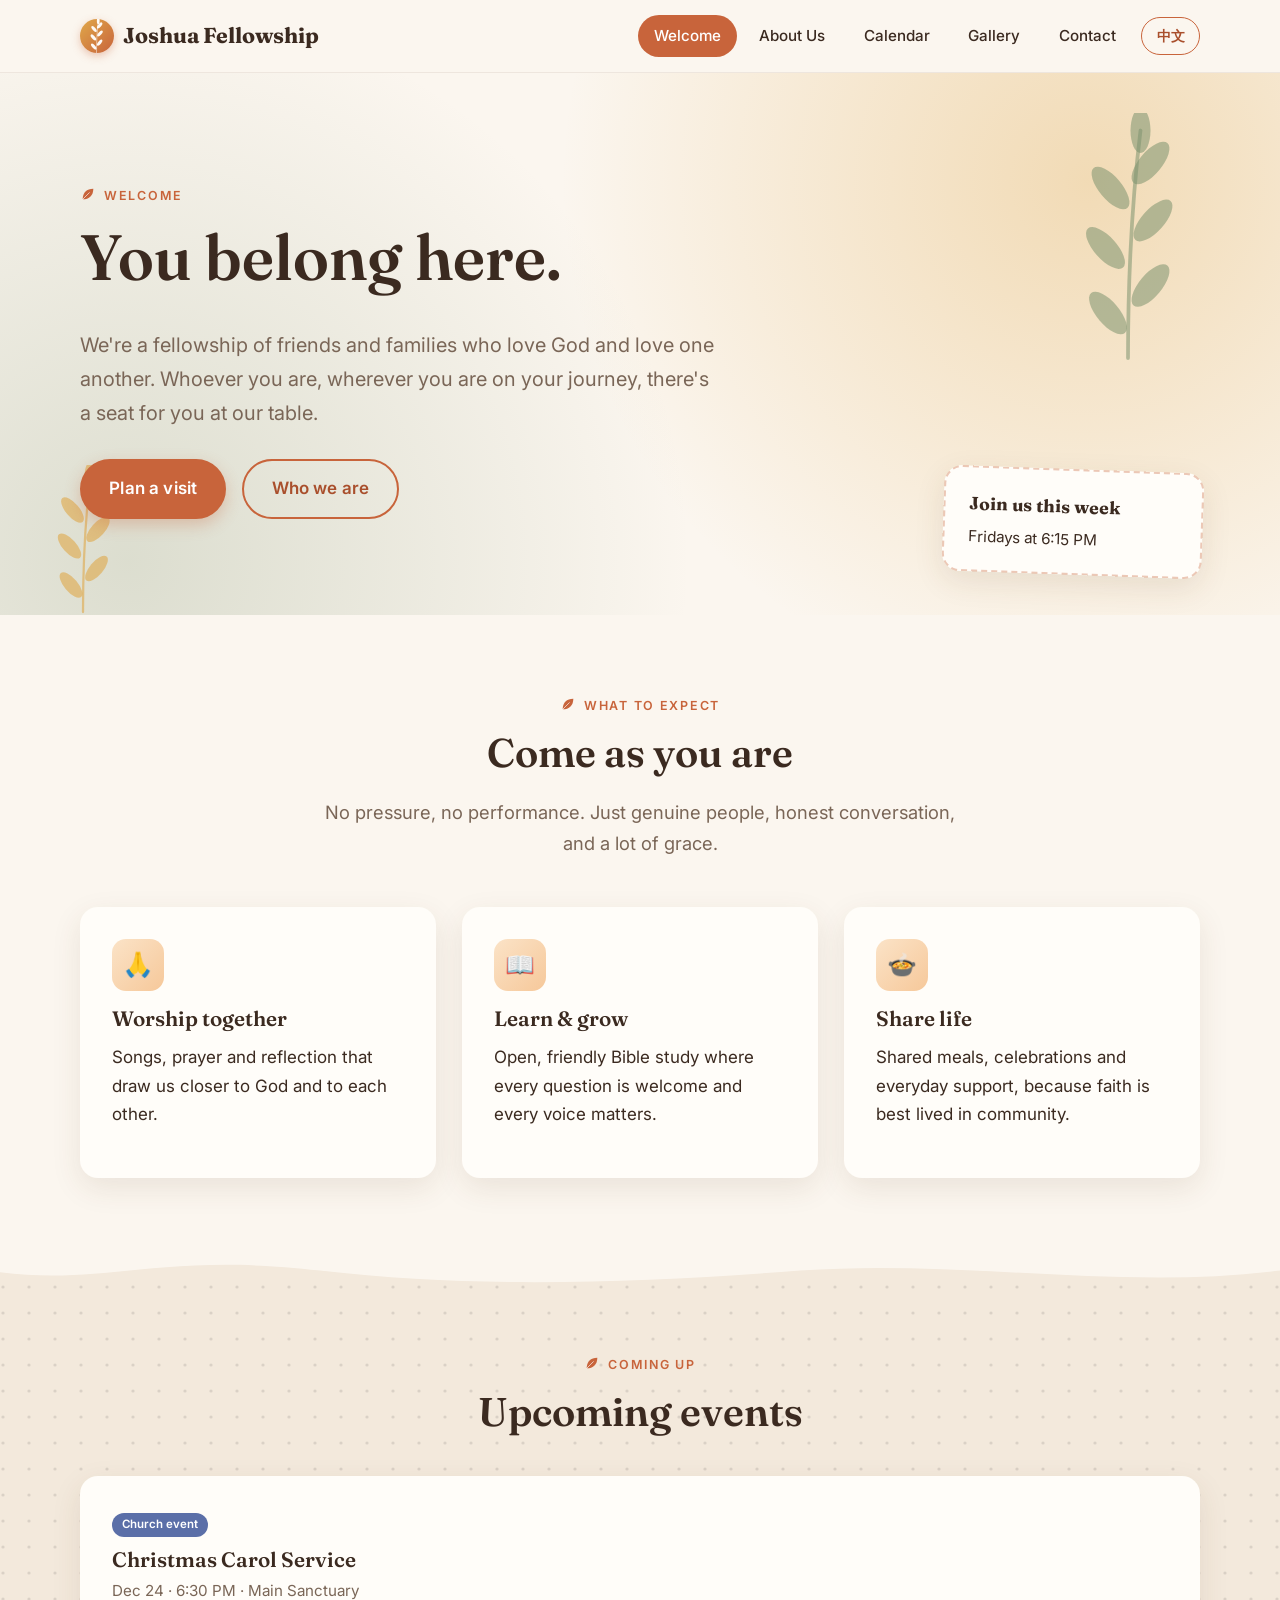
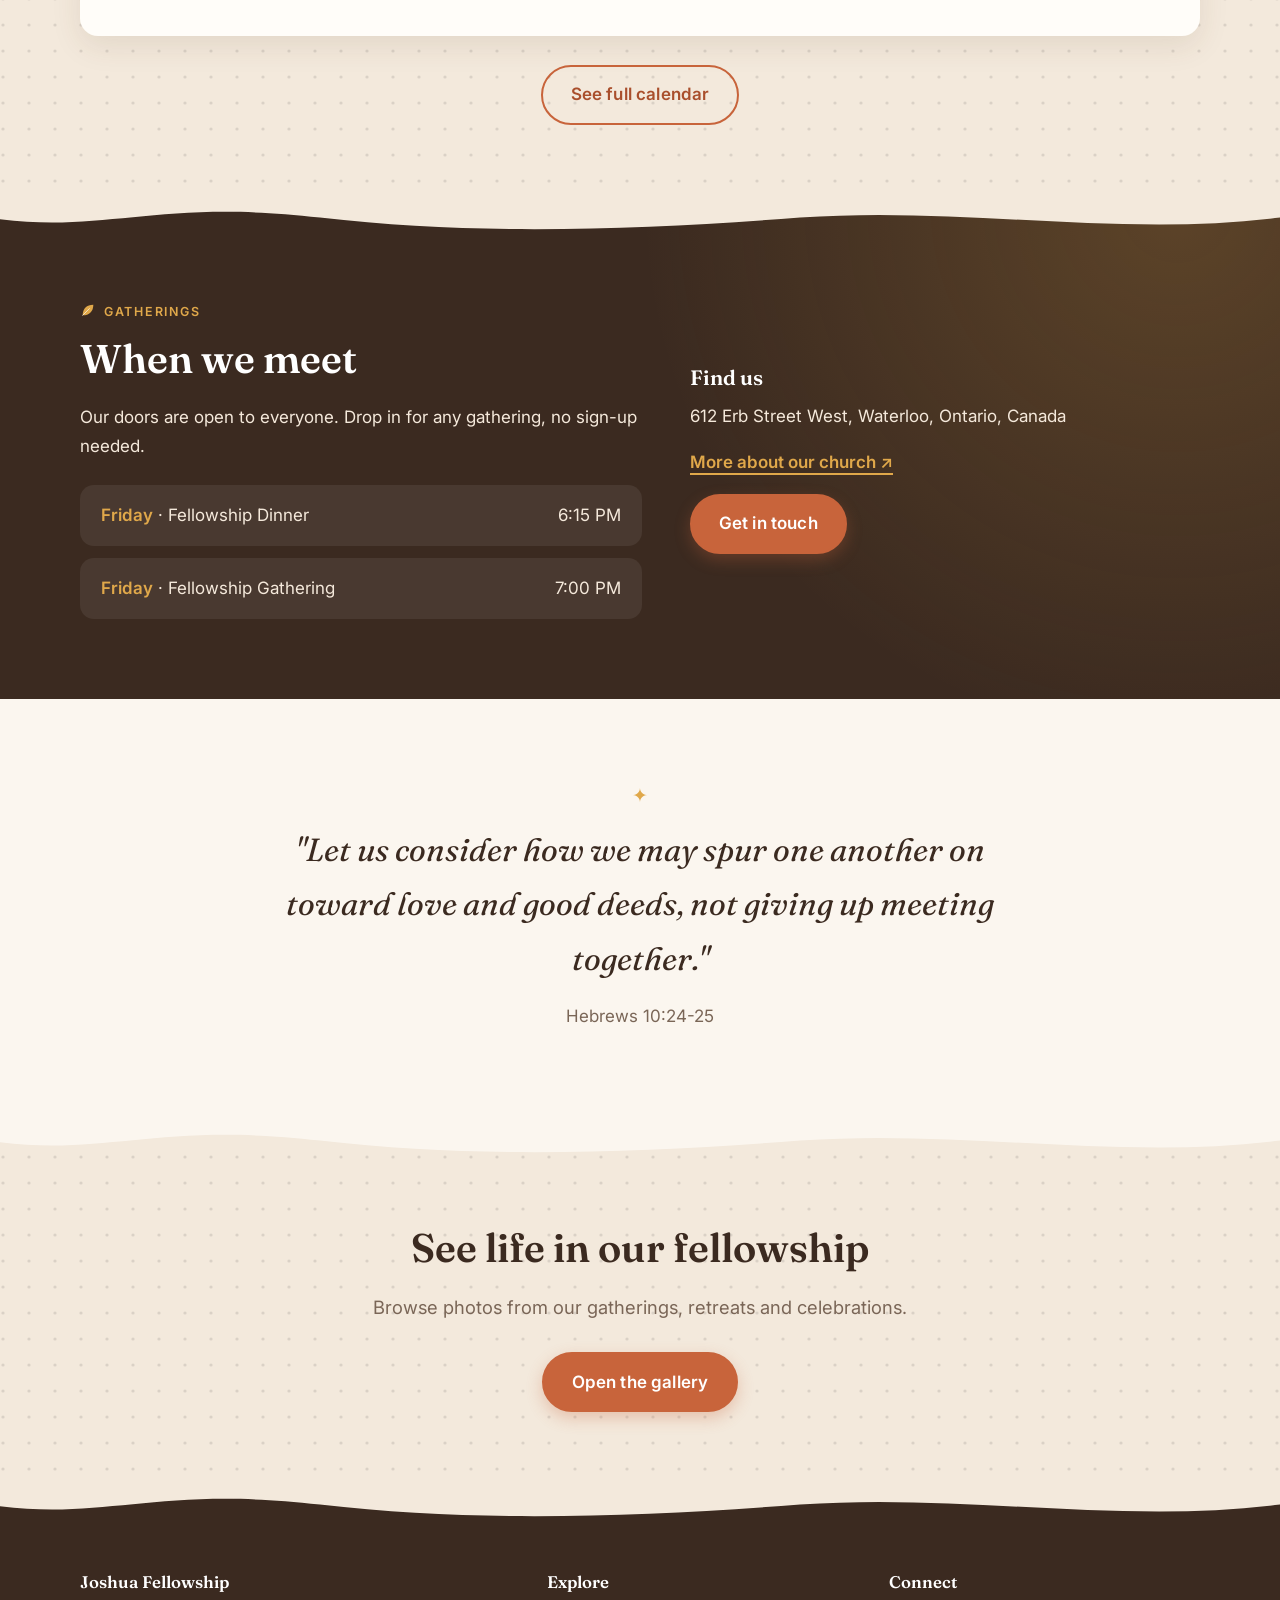
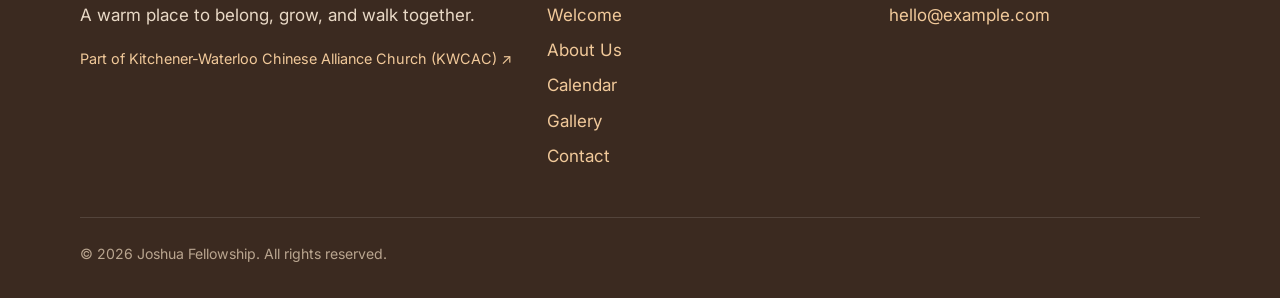
==== index.html @ 2ee65236 "Rename church link to 'More about our church'" ====
<!DOCTYPE html>
<html lang="en">
<head>
  <meta charset="UTF-8">
  <meta name="viewport" content="width=device-width, initial-scale=1">
  <title>Welcome | Joshua Fellowship</title>
  <meta name="description" content="Welcome to our fellowship - a warm community to belong, grow, and walk together.">
  <link rel="preconnect" href="https://fonts.googleapis.com">
  <link rel="preconnect" href="https://fonts.gstatic.com" crossorigin>
  <link href="https://fonts.googleapis.com/css2?family=Fraunces:ital,wght@0,600;0,700;1,500&family=Inter:wght@400;500;600&display=swap" rel="stylesheet">
  <link rel="stylesheet" href="css/styles.css">
</head>
<body data-page="home">
  <header id="site-header"></header>

  <main>
    <section class="hero">
      <div class="container">
        <span class="eyebrow">Welcome</span>
        <h1>You belong here.</h1>
        <p class="lead">We're a fellowship of friends and families who love God and love one another. Whoever you are, wherever you are on your journey, there's a seat for you at our table.</p>
        <div class="btn-row">
          <a class="btn" href="contact.html">Plan a visit</a>
          <a class="btn ghost" href="about.html">Who we are</a>
        </div>
      </div>
      <div class="hero-card">
        <strong>Join us this week</strong>
        <span data-next-meeting></span>
      </div>
    </section>

    <section class="section">
      <div class="container">
        <div class="center reveal">
          <span class="eyebrow">What to expect</span>
          <h2>Come as you are</h2>
          <p class="lead">No pressure, no performance. Just genuine people, honest conversation, and a lot of grace.</p>
        </div>
        <div class="grid cols-3" style="margin-top:3rem">
          <div class="card reveal">
            <div class="icon">🙏</div>
            <h3>Worship together</h3>
            <p>Songs, prayer and reflection that draw us closer to God and to each other.</p>
          </div>
          <div class="card reveal">
            <div class="icon">📖</div>
            <h3>Learn & grow</h3>
            <p>Open, friendly Bible study where every question is welcome and every voice matters.</p>
          </div>
          <div class="card reveal">
            <div class="icon">🍲</div>
            <h3>Share life</h3>
            <p>Shared meals, celebrations and everyday support, because faith is best lived in community.</p>
          </div>
        </div>
      </div>
    </section>

    <section class="section alt">
      <div class="container">
        <div class="center reveal">
          <span class="eyebrow">Coming up</span>
          <h2>Upcoming events</h2>
        </div>
        <div id="upcoming" class="grid cols-3" style="margin-top:2.5rem"></div>
        <div class="btn-row" style="justify-content:center">
          <a class="btn ghost" href="calendar.html">See full calendar</a>
        </div>
      </div>
    </section>

    <section class="section meet-band">
      <div class="container split">
        <div class="reveal">
          <span class="eyebrow">Gatherings</span>
          <h2>When we meet</h2>
          <p>Our doors are open to everyone. Drop in for any gathering, no sign-up needed.</p>
          <ul class="meet-list" data-meetings></ul>
        </div>
        <div class="reveal">
          <h3 style="color:#fff">Find us</h3>
          <p data-site="address"></p>
          <p><a class="ext-link" href="https://www.kwcac.ca/" target="_blank" rel="noopener">More about our church &#8599;</a></p>
          <a class="btn" href="contact.html">Get in touch</a>
        </div>
      </div>
    </section>

    <section class="section">
      <div class="container center reveal">
        <p class="quote">"Let us consider how we may spur one another on toward love and good deeds, not giving up meeting together."</p>
        <p class="quote-ref">Hebrews 10:24-25</p>
      </div>
    </section>

    <section class="section alt">
      <div class="container center reveal">
        <h2>See life in our fellowship</h2>
        <p class="lead">Browse photos from our gatherings, retreats and celebrations.</p>
        <div class="btn-row" style="justify-content:center">
          <a class="btn" href="gallery.html">Open the gallery</a>
        </div>
      </div>
    </section>
  </main>

  <footer id="site-footer"></footer>
  <script src="data/site.js"></script>
  <script src="data/zh.js"></script>
  <script src="js/i18n.js"></script>
  <script src="data/events.js"></script>
  <script src="js/main.js"></script>
  <script type="module" src="js/home.js"></script>
</body>
</html>
---- css/styles.css ----
:root {
  --cream: #fbf6ef;
  --sand: #f3e9dc;
  --ink: #3b2a20;
  --muted: #7a6657;
  --terracotta: #c8643b;
  --terracotta-dark: #a94f2c;
  --sage: #7f9470;
  --gold: #e0a84a;
  --white: #fffdf9;
  --radius: 18px;
  --shadow: 0 10px 30px rgba(92, 56, 30, 0.10);
  --serif: "Fraunces", Georgia, "Times New Roman", serif;
  --sans: "Inter", system-ui, -apple-system, "Segoe UI", Roboto, sans-serif;
}

*, *::before, *::after { box-sizing: border-box; }
html { scroll-behavior: smooth; }
body {
  margin: 0;
  font-family: var(--sans);
  color: var(--ink);
  background: var(--cream);
  line-height: 1.7;
  font-size: 17px;
  -webkit-font-smoothing: antialiased;
}
img { max-width: 100%; display: block; }
a { color: var(--terracotta-dark); }
h1, h2, h3 { font-family: var(--serif); line-height: 1.2; margin: 0 0 .5em; font-weight: 600; }
h1 { font-size: clamp(2.4rem, 6vw, 4rem); }
h2 { font-size: clamp(1.8rem, 4vw, 2.5rem); }
h3 { font-size: 1.3rem; }
p { margin: 0 0 1em; }

.container { width: min(1120px, 92%); margin-inline: auto; }
.section { padding: 5rem 0; }
.section.alt { background: var(--sand); }
.eyebrow {
  text-transform: uppercase; letter-spacing: .14em; font-size: .78rem;
  font-weight: 600; color: var(--terracotta); margin-bottom: .8rem; display: block;
}
.lead { font-size: 1.15rem; color: var(--muted); max-width: 640px; }
.center { text-align: center; }
.center .lead { margin-inline: auto; }

/* Header */
.site-header {
  position: sticky; top: 0; z-index: 50;
  background: rgba(251, 246, 239, .92); backdrop-filter: blur(10px);
  border-bottom: 1px solid rgba(92, 56, 30, .08);
}
.nav { display: flex; align-items: center; justify-content: space-between; height: 72px; }
.brand {
  font-family: var(--serif); font-size: 1.35rem; font-weight: 700;
  color: var(--ink); text-decoration: none; display: flex; align-items: center; gap: .55rem;
}
.brand-mark {
  width: 34px; height: 34px; border-radius: 50%;
  background: linear-gradient(135deg, var(--gold), var(--terracotta));
  display: inline-block;
}
.nav-links { display: flex; gap: .4rem; list-style: none; margin: 0; padding: 0; }
.nav-links a {
  display: block; padding: .5rem 1rem; border-radius: 999px;
  text-decoration: none; color: var(--ink); font-weight: 500; font-size: .95rem;
  transition: background .2s, color .2s;
}
.nav-links a:hover { background: var(--sand); }
.nav-links a[aria-current="page"] { background: var(--terracotta); color: #fff; }
.menu-btn {
  display: none; background: none; border: 0; padding: .5rem; cursor: pointer; color: var(--ink);
}
.menu-btn svg { width: 28px; height: 28px; }

/* Buttons */
.btn {
  display: inline-block; padding: .85rem 1.7rem; border-radius: 999px;
  background: var(--terracotta); color: #fff; text-decoration: none; font-weight: 600;
  border: 2px solid var(--terracotta); cursor: pointer; font: inherit; font-weight: 600;
  transition: transform .2s, background .2s, box-shadow .2s;
  box-shadow: 0 6px 16px rgba(200, 100, 59, .3);
}
.btn:hover { background: var(--terracotta-dark); border-color: var(--terracotta-dark); transform: translateY(-2px); }
.btn.ghost { background: transparent; color: var(--terracotta-dark); box-shadow: none; }
.btn.ghost:hover { background: var(--terracotta); color: #fff; }
.btn-row { display: flex; gap: 1rem; flex-wrap: wrap; margin-top: 1.8rem; }

/* Hero */
.hero {
  position: relative; overflow: hidden;
  padding: 7rem 0 6rem;
  background:
    radial-gradient(circle at 85% 20%, rgba(224, 168, 74, .35), transparent 45%),
    radial-gradient(circle at 10% 90%, rgba(127, 148, 112, .25), transparent 45%),
    var(--cream);
}
.hero h1 { max-width: 14ch; }
.hero .lead { font-size: 1.25rem; }
.hero-card {
  position: absolute; right: 6%; bottom: 2.5rem; width: 260px;
  background: var(--white); border-radius: var(--radius); padding: 1.3rem 1.5rem;
  box-shadow: var(--shadow); font-size: .95rem;
}
.hero-card strong { font-family: var(--serif); display: block; margin-bottom: .3rem; font-size: 1.1rem; }

/* Page header */
.page-hero { padding: 4.5rem 0 3rem; background: var(--sand); }
.page-hero p { margin: 0; }

/* Cards */
.grid { display: grid; gap: 1.6rem; }
.grid.cols-3 { grid-template-columns: repeat(auto-fit, minmax(260px, 1fr)); }
.grid.cols-2 { grid-template-columns: repeat(auto-fit, minmax(320px, 1fr)); }
.card {
  background: var(--white); border-radius: var(--radius); padding: 2rem;
  box-shadow: var(--shadow); transition: transform .25s;
}
.card:hover { transform: translateY(-4px); }
.icon {
  width: 52px; height: 52px; border-radius: 14px; display: grid; place-items: center;
  font-size: 1.5rem; margin-bottom: 1rem;
  background: linear-gradient(135deg, #fbe3c7, #f6c89a);
}

/* Meeting band */
.meet-band { background: var(--ink); color: #f5e9db; }
.meet-band h2 { color: #fff; }
.meet-band .eyebrow { color: var(--gold); }
.meet-list { list-style: none; padding: 0; margin: 1.5rem 0 0; display: grid; gap: .8rem; }
.meet-list li {
  display: flex; justify-content: space-between; gap: 1rem; flex-wrap: wrap;
  background: rgba(255, 255, 255, .07); border-radius: 14px; padding: 1rem 1.3rem;
}
.meet-list b { color: var(--gold); font-weight: 600; }

/* Quote */
.quote { font-family: var(--serif); font-size: clamp(1.4rem, 3vw, 2rem); font-style: italic; max-width: 760px; margin: 0 auto 1rem; }
.quote-ref { color: var(--muted); }

/* Split */
.split { display: grid; grid-template-columns: 1.1fr 1fr; gap: 3rem; align-items: center; }
.art {
  aspect-ratio: 4/3; border-radius: var(--radius); box-shadow: var(--shadow);
  background: linear-gradient(135deg, var(--gold), var(--terracotta));
  position: relative; overflow: hidden;
}
.art::after {
  content: ""; position: absolute; inset: auto -10% -30% -10%; height: 70%;
  background: rgba(255, 255, 255, .25); border-radius: 50% 50% 0 0;
}

/* People */
.person { text-align: center; }
.avatar {
  width: 96px; height: 96px; border-radius: 50%; margin: 0 auto 1rem;
  background: linear-gradient(135deg, var(--sage), #a9b995);
  color: #fff; display: grid; place-items: center; font-family: var(--serif); font-size: 2rem;
}
.person span { color: var(--muted); font-size: .92rem; }

/* Gallery */
.filters { display: flex; gap: .6rem; flex-wrap: wrap; margin-bottom: 2rem; }
.chip {
  padding: .5rem 1.1rem; border-radius: 999px; border: 1.5px solid var(--terracotta);
  background: transparent; color: var(--terracotta-dark); cursor: pointer; font: inherit; font-size: .92rem; font-weight: 500;
}
.chip.active, .chip:hover { background: var(--terracotta); color: #fff; }
.albums { display: grid; grid-template-columns: repeat(auto-fit, minmax(300px, 1fr)); gap: 1.6rem; margin-bottom: 1rem; }
.album {
  display: block; text-decoration: none; color: inherit; background: var(--white);
  border-radius: var(--radius); overflow: hidden; box-shadow: var(--shadow); transition: transform .25s;
}
.album:hover { transform: translateY(-4px); }
.album img { width: 100%; aspect-ratio: 16/10; object-fit: cover; }
.album-body { padding: 1.3rem 1.5rem 1.5rem; }
.album-body h3 { margin-bottom: .3rem; }
.album-body p { color: var(--muted); font-size: .95rem; margin-bottom: .8rem; }
.album-link { color: var(--terracotta-dark); font-weight: 600; font-size: .92rem; }
.photos { columns: 3 260px; column-gap: 1.2rem; }
.photo {
  display: block; width: 100%; margin: 0 0 1.2rem; padding: 0; border: 0; cursor: zoom-in;
  background: none; break-inside: avoid; border-radius: 14px; overflow: hidden; position: relative;
  box-shadow: var(--shadow);
}
.photo img { width: 100%; transition: transform .4s; }
.photo:hover img { transform: scale(1.04); }
.photo span {
  position: absolute; left: 0; right: 0; bottom: 0; padding: 1.5rem 1rem .8rem; color: #fff; text-align: left; font-size: .9rem;
  background: linear-gradient(transparent, rgba(0, 0, 0, .55)); opacity: 0; transition: opacity .25s;
}
.photo:hover span, .photo:focus-visible span { opacity: 1; }
.empty { color: var(--muted); }

.lightbox {
  position: fixed; inset: 0; background: rgba(30, 18, 10, .92); z-index: 100;
  display: none; align-items: center; justify-content: center; padding: 2rem; flex-direction: column;
}
.lightbox.open { display: flex; }
.lightbox img { max-height: 78vh; max-width: 92vw; border-radius: 10px; }
.lightbox p { color: #f5e9db; margin: 1rem 0 0; text-align: center; }
.lb-btn {
  position: absolute; background: rgba(255, 255, 255, .15); color: #fff; border: 0;
  width: 46px; height: 46px; border-radius: 50%; font-size: 1.5rem; cursor: pointer;
}
.lb-btn:hover { background: rgba(255, 255, 255, .3); }
.lb-close { top: 1.2rem; right: 1.2rem; }
.lb-prev { left: 1.2rem; top: 50%; }
.lb-next { right: 1.2rem; top: 50%; }

/* Contact */
.contact-grid { display: grid; grid-template-columns: 1fr 1.2fr; gap: 3rem; align-items: start; }
.info-item { display: flex; gap: 1rem; margin-bottom: 1.4rem; }
.info-item .icon { margin: 0; flex-shrink: 0; width: 46px; height: 46px; font-size: 1.2rem; }
.info-item b { display: block; }
form.card { padding: 2.2rem; }
label { display: block; font-weight: 600; font-size: .92rem; margin-bottom: .35rem; }
input, textarea {
  width: 100%; font: inherit; padding: .8rem 1rem; border-radius: 12px;
  border: 1.5px solid #e4d6c4; background: var(--cream); color: var(--ink); margin-bottom: 1.1rem;
}
input:focus, textarea:focus { outline: none; border-color: var(--terracotta); box-shadow: 0 0 0 3px rgba(200, 100, 59, .18); }
textarea { min-height: 150px; resize: vertical; }
.form-status { margin-top: 1rem; font-weight: 500; }
.form-status.ok { color: #4f7a3a; }
.form-status.err { color: #b3382b; }
.hp { position: absolute; left: -9999px; }

/* Footer */
.site-footer { background: var(--ink); color: #e9d9c6; padding: 3.5rem 0 2rem; }
.footer-grid { display: grid; grid-template-columns: 1.4fr 1fr 1fr; gap: 2rem; }
.site-footer h3 { color: #fff; font-size: 1.05rem; }
.site-footer a { color: #f1c99a; text-decoration: none; }
.site-footer a:hover { text-decoration: underline; }
.site-footer ul { list-style: none; padding: 0; margin: 0; }
.site-footer li { margin-bottom: .4rem; }
.copy { border-top: 1px solid rgba(255, 255, 255, .12); margin-top: 2.5rem; padding-top: 1.5rem; font-size: .88rem; color: #b9a58f; }

/* Fade-in */
.reveal { opacity: 0; transform: translateY(18px); transition: opacity .7s, transform .7s; }
.reveal.in { opacity: 1; transform: none; }

:focus-visible { outline: 3px solid var(--gold); outline-offset: 2px; }

@media (max-width: 860px) {
  .menu-btn { display: block; }
  .nav-links {
    position: absolute; top: 72px; left: 0; right: 0; flex-direction: column; gap: 0;
    background: var(--cream); padding: .8rem 4%; border-bottom: 1px solid rgba(92, 56, 30, .1);
    display: none; box-shadow: var(--shadow);
  }
  .nav-links.open { display: flex; }
  .split, .contact-grid, .footer-grid { grid-template-columns: 1fr; }
  .hero-card { position: static; margin-top: 2.5rem; width: auto; max-width: 340px; }
  .section { padding: 3.5rem 0; }
  .hero { padding: 4.5rem 0 3.5rem; }
}

@media (prefers-reduced-motion: reduce) {
  * { transition: none !important; scroll-behavior: auto !important; }
  .reveal { opacity: 1; transform: none; }
}

/* Meeting list on light backgrounds */
.contact-grid .meet-list li { background: var(--sand); }
.contact-grid .meet-list b { color: var(--terracotta-dark); }

/* ---------- Calendar ---------- */
.cal-layout { display: grid; grid-template-columns: minmax(0, 3fr) minmax(260px, 1fr); gap: 2rem; align-items: start; width: min(1360px, 96%); }
.cal-layout > aside { position: sticky; top: 92px; }
.cal-layout > aside .card { padding: 1.4rem; }
.cal-head { display: flex; justify-content: space-between; align-items: center; gap: 1rem; flex-wrap: wrap; margin-bottom: .6rem; }
.cal-head h2 { margin: 0; font-size: clamp(2rem, 4vw, 2.8rem); }
.cal-nav { display: flex; gap: .5rem; }
.legend { display: flex; gap: 1.2rem; flex-wrap: wrap; font-size: .85rem; color: var(--muted); margin-bottom: 1rem; }
.legend span { display: inline-flex; align-items: center; gap: .4rem; }
.dot { width: 10px; height: 10px; border-radius: 50%; display: inline-block; flex-shrink: 0; }
.dot.weekly { background: var(--sage); }
.dot.fellowship { background: var(--terracotta); }
.dot.church { background: #5b6fa8; }
.dot.other { background: var(--gold); }
.cal-weekdays, .cal-grid { display: grid; grid-template-columns: repeat(7, 1fr); gap: 6px; }
.cal-weekdays span { text-align: center; font-size: .9rem; font-weight: 600; color: var(--muted); padding-bottom: .4rem; }
.day {
  min-height: 128px; padding: .55rem; border-radius: 12px; border: 1.5px solid transparent;
  background: var(--white); text-align: left; cursor: pointer; font: inherit; color: var(--ink);
  display: flex; flex-direction: column; gap: 3px; overflow: hidden; transition: border-color .15s, transform .15s;
}
.day:hover { border-color: var(--terracotta); transform: translateY(-2px); }
.day.dim { opacity: .45; }
.day.today .num { background: var(--terracotta); color: #fff; }
.day.selected { border-color: var(--terracotta-dark); box-shadow: 0 0 0 2px rgba(200, 100, 59, .2); }
.day .num { font-size: 1rem; font-weight: 600; width: 30px; height: 30px; border-radius: 50%; display: grid; place-items: center; }
.ev { font-size: .8rem; line-height: 1.3; padding: 3px 8px; border-radius: 7px; color: #fff; white-space: nowrap; overflow: hidden; text-overflow: ellipsis; }
.ev.weekly { background: var(--sage); }
.ev.fellowship { background: var(--terracotta); }
.ev.church { background: #5b6fa8; }
.ev.other { background: var(--gold); color: var(--ink); }
.more { font-size: .78rem; color: var(--muted); }
.day-panel h3 { margin-bottom: 1rem; }
.ev-card { border-left: 4px solid var(--sage); padding: .2rem 0 .2rem 1rem; margin-bottom: 1.2rem; }
.ev-card.fellowship { border-color: var(--terracotta); }
.ev-card.church { border-color: #5b6fa8; }
.ev-card.other { border-color: var(--gold); }
.ev-card h4 { margin: .2rem 0; font-family: var(--serif); font-size: 1.1rem; }
.ev-card p { margin: 0 0 .3rem; font-size: .93rem; }
.ev-meta { color: var(--muted); }
.tag { display: inline-block; font-size: .72rem; font-weight: 600; padding: 2px 10px; border-radius: 999px; color: #fff; background: var(--sage); }
.tag.fellowship { background: var(--terracotta); }
.tag.church { background: #5b6fa8; }
.tag.other { background: var(--gold); color: var(--ink); }
.ev-actions { display: flex; gap: 1rem; margin-top: .3rem; }
.link-btn { background: none; border: 0; padding: 0; font: inherit; font-size: .88rem; font-weight: 600; color: var(--terracotta-dark); cursor: pointer; }
.link-btn.danger { color: #b3382b; }
.upcoming { display: grid; gap: .7rem; margin-top: 1rem; }
.up-row {
  display: flex; align-items: center; gap: 1rem; background: var(--white); border: 0; border-radius: 14px;
  padding: .8rem 1rem; cursor: pointer; text-align: left; font: inherit; color: var(--ink); box-shadow: var(--shadow);
}
.up-date { display: grid; text-align: center; font-size: .75rem; text-transform: uppercase; color: var(--muted); min-width: 42px; }
.up-date b { font-family: var(--serif); font-size: 1.4rem; color: var(--ink); line-height: 1; }
.up-info { flex: 1; display: grid; }
.up-info small { color: var(--muted); }
.up-card { text-decoration: none; color: inherit; display: block; }
.up-card h3 { margin: .7rem 0 .3rem; }
.up-card p { color: var(--muted); margin: 0; font-size: .95rem; }
.day-panel .btn { margin-top: .5rem; }

/* ---------- Admin ---------- */
.admin-bar {
  background: var(--ink); color: #f5e9db; font-size: .88rem; padding: .5rem 1rem;
  display: flex; gap: 1rem; justify-content: center; align-items: center; flex-wrap: wrap;
}
.admin-bar.denied { background: #8a3a2c; }
.admin-bar button { background: rgba(255, 255, 255, .15); color: #fff; border: 0; border-radius: 999px; padding: .2rem .9rem; cursor: pointer; font: inherit; }
.admin-tools { display: flex; gap: 1rem; flex-wrap: wrap; padding: 1.5rem 0 0; }
.admin-tools[hidden], [hidden] { display: none !important; }
.album-wrap, .photo-wrap { position: relative; }
.photo-wrap { margin: 0 0 1.2rem; break-inside: avoid; }
.photo-wrap .photo { margin: 0; }
.del-btn {
  position: absolute; top: 10px; right: 10px; width: 32px; height: 32px; border-radius: 50%; border: 0;
  background: rgba(179, 56, 43, .92); color: #fff; font-size: 1.2rem; line-height: 1; cursor: pointer; z-index: 2;
}
.modal { border: 0; border-radius: var(--radius); padding: 2rem; width: min(480px, 92vw); background: var(--white); color: var(--ink); box-shadow: 0 20px 60px rgba(0, 0, 0, .35); }
.modal::backdrop { background: rgba(30, 18, 10, .55); }
.modal h3 { margin-bottom: 1.2rem; }
.modal select { width: 100%; font: inherit; padding: .8rem 1rem; border-radius: 12px; border: 1.5px solid #e4d6c4; background: var(--cream); margin-bottom: 1.1rem; }
.modal-actions { display: flex; justify-content: flex-end; gap: .8rem; margin-top: .5rem; }
#toasts { position: fixed; bottom: 1.2rem; left: 50%; transform: translateX(-50%); z-index: 200; display: grid; gap: .5rem; }
.toast { background: var(--ink); color: #fff; padding: .7rem 1.3rem; border-radius: 999px; box-shadow: var(--shadow); font-size: .92rem; }
.toast.err { background: #b3382b; }

@media (max-width: 860px) {
  .cal-layout { grid-template-columns: 1fr; width: min(1120px, 92%); }
  .cal-layout > aside { position: static; }
  .day { min-height: 62px; padding: .3rem; }
  .ev { font-size: 0; padding: 0; height: 6px; width: 6px; border-radius: 50%; display: inline-block; }
  .day { flex-direction: row; flex-wrap: wrap; align-content: flex-start; }
  .day .num { flex-basis: 100%; }
  .more { display: none; }
}

/* ---------- Language toggle & Chinese typography ---------- */
.nav-right { display: flex; align-items: center; gap: .6rem; }
.lang-btn {
  padding: .35rem .9rem; border-radius: 999px; border: 1.5px solid var(--terracotta);
  background: transparent; color: var(--terracotta-dark); font: inherit; font-size: .88rem; font-weight: 600; cursor: pointer;
}
.lang-btn:hover { background: var(--terracotta); color: #fff; }
html[lang^="zh"] {
  --serif: "Fraunces", "Songti SC", "Noto Serif SC", "Source Han Serif SC", "SimSun", serif;
  --sans: "Inter", "PingFang SC", "Hiragino Sans GB", "Microsoft YaHei", "Noto Sans SC", sans-serif;
}
html[lang^="zh"] body { line-height: 1.85; letter-spacing: .02em; }
html[lang^="zh"] .eyebrow { letter-spacing: .1em; }
html[lang^="zh"] h1, html[lang^="zh"] h2, html[lang^="zh"] h3 { line-height: 1.35; letter-spacing: .01em; }

.site-footer .affil { font-size: .9rem; color: #f1c99a; }

/* ---------- Decoration (soft, light touch) ---------- */
:root {
  --wave: url("data:image/svg+xml,%3Csvg xmlns='http://www.w3.org/2000/svg' viewBox='0 0 1200 40' preserveAspectRatio='none'%3E%3Cpath d='M0 0H1200V16C1050 40 900 2 750 16S450 38 300 16 100 34 0 18Z'/%3E%3C/svg%3E");
  --sprig-sage: url("data:image/svg+xml,%3Csvg xmlns='http://www.w3.org/2000/svg' viewBox='0 0 120 200'%3E%3Cpath d='M60 196C60 140 62 80 70 14' fill='none' stroke='%237f9470' stroke-opacity='0.55' stroke-width='3' stroke-linecap='round'/%3E%3Cellipse cx='44' cy='160' rx='9' ry='21' fill='%237f9470' fill-opacity='0.55' transform='rotate(-40 44 160)'/%3E%3Cellipse cx='78' cy='138' rx='9' ry='21' fill='%237f9470' fill-opacity='0.55' transform='rotate(40 78 138)'/%3E%3Cellipse cx='42' cy='108' rx='9' ry='21' fill='%237f9470' fill-opacity='0.55' transform='rotate(-42 42 108)'/%3E%3Cellipse cx='80' cy='86' rx='9' ry='21' fill='%237f9470' fill-opacity='0.55' transform='rotate(42 80 86)'/%3E%3Cellipse cx='46' cy='60' rx='9' ry='21' fill='%237f9470' fill-opacity='0.55' transform='rotate(-40 46 60)'/%3E%3Cellipse cx='78' cy='40' rx='9' ry='21' fill='%237f9470' fill-opacity='0.55' transform='rotate(40 78 40)'/%3E%3Cellipse cx='70' cy='14' rx='8' ry='18' fill='%237f9470' fill-opacity='0.55'/%3E%3C/svg%3E");
  --sprig-gold: url("data:image/svg+xml,%3Csvg xmlns='http://www.w3.org/2000/svg' viewBox='0 0 120 200'%3E%3Cpath d='M60 196C60 140 62 80 70 14' fill='none' stroke='%23e0a84a' stroke-opacity='0.6' stroke-width='3' stroke-linecap='round'/%3E%3Cellipse cx='44' cy='160' rx='9' ry='21' fill='%23e0a84a' fill-opacity='0.6' transform='rotate(-40 44 160)'/%3E%3Cellipse cx='78' cy='138' rx='9' ry='21' fill='%23e0a84a' fill-opacity='0.6' transform='rotate(40 78 138)'/%3E%3Cellipse cx='42' cy='108' rx='9' ry='21' fill='%23e0a84a' fill-opacity='0.6' transform='rotate(-42 42 108)'/%3E%3Cellipse cx='80' cy='86' rx='9' ry='21' fill='%23e0a84a' fill-opacity='0.6' transform='rotate(42 80 86)'/%3E%3Cellipse cx='46' cy='60' rx='9' ry='21' fill='%23e0a84a' fill-opacity='0.6' transform='rotate(-40 46 60)'/%3E%3Cellipse cx='78' cy='40' rx='9' ry='21' fill='%23e0a84a' fill-opacity='0.6' transform='rotate(40 78 40)'/%3E%3Cellipse cx='70' cy='14' rx='8' ry='18' fill='%23e0a84a' fill-opacity='0.6'/%3E%3C/svg%3E");
  --sprig-white: url("data:image/svg+xml,%3Csvg xmlns='http://www.w3.org/2000/svg' viewBox='0 0 120 200'%3E%3Cpath d='M60 196C60 140 62 80 70 14' fill='none' stroke='%23ffffff' stroke-opacity='0.95' stroke-width='3' stroke-linecap='round'/%3E%3Cellipse cx='44' cy='160' rx='9' ry='21' fill='%23ffffff' fill-opacity='0.95' transform='rotate(-40 44 160)'/%3E%3Cellipse cx='78' cy='138' rx='9' ry='21' fill='%23ffffff' fill-opacity='0.95' transform='rotate(40 78 138)'/%3E%3Cellipse cx='42' cy='108' rx='9' ry='21' fill='%23ffffff' fill-opacity='0.95' transform='rotate(-42 42 108)'/%3E%3Cellipse cx='80' cy='86' rx='9' ry='21' fill='%23ffffff' fill-opacity='0.95' transform='rotate(42 80 86)'/%3E%3Cellipse cx='46' cy='60' rx='9' ry='21' fill='%23ffffff' fill-opacity='0.95' transform='rotate(-40 46 60)'/%3E%3Cellipse cx='78' cy='40' rx='9' ry='21' fill='%23ffffff' fill-opacity='0.95' transform='rotate(40 78 40)'/%3E%3Cellipse cx='70' cy='14' rx='8' ry='18' fill='%23ffffff' fill-opacity='0.95'/%3E%3C/svg%3E");
}
@keyframes sway { 0%, 100% { transform: rotate(-3deg); } 50% { transform: rotate(3deg); } }

/* wavy edges between sections */
.section.alt, .meet-band, .site-footer { position: relative; --prev: var(--cream); }
.meet-band { --prev: var(--sand); }
body[data-page="home"] .site-footer { --prev: var(--sand); }
.section.alt::before, .meet-band::before, .site-footer::before {
  content: ""; position: absolute; top: -1px; left: 0; right: 0; height: 34px; background: var(--prev);
  -webkit-mask: var(--wave) center / 100% 100% no-repeat; mask: var(--wave) center / 100% 100% no-repeat;
  pointer-events: none;
}
.section.alt { background-image: url("data:image/svg+xml,%3Csvg xmlns='http://www.w3.org/2000/svg' width='26' height='26'%3E%3Ccircle cx='3' cy='3' r='1.6' fill='%2523c8643b' fill-opacity='.10'/%3E%3C/svg%3E"); background-color: var(--sand); }
.section.alt, .meet-band, .site-footer { padding-top: 6rem; }
.site-footer { padding-top: 5rem; }
.meet-band {
  background: radial-gradient(circle at 92% 0%, rgba(224, 168, 74, .2), transparent 42%), var(--ink);
}

/* sprigs in heroes */
.hero .container, .page-hero .container { position: relative; z-index: 1; }
.hero::before, .hero::after, .page-hero::after {
  content: ""; position: absolute; background-repeat: no-repeat; background-size: contain; pointer-events: none;
  transform-origin: 50% 100%; animation: sway 9s ease-in-out infinite;
}
.hero::after { right: 6%; top: 2.5rem; width: 150px; height: 250px; background-image: var(--sprig-sage); }
.hero::before { left: 3%; bottom: 0; width: 90px; height: 150px; background-image: var(--sprig-gold); animation-delay: -4s; }
.page-hero { position: relative; overflow: hidden; padding-bottom: 4rem; }
.page-hero::after { right: 5%; bottom: -10px; width: 100px; height: 168px; background-image: var(--sprig-sage); }
.page-hero::before {
  content: ""; position: absolute; left: 0; right: 0; bottom: -1px; height: 34px; background: var(--cream);
  -webkit-mask: var(--wave) center / 100% 100% no-repeat; mask: var(--wave) center / 100% 100% no-repeat;
  transform: scaleY(-1); pointer-events: none; z-index: 2;
}

/* small leaf before section labels */
.eyebrow::before {
  content: ""; display: inline-block; width: 16px; height: 16px; margin-right: .5rem; vertical-align: -2px;
  background: url("data:image/svg+xml,%3Csvg xmlns='http://www.w3.org/2000/svg' viewBox='0 0 24 24'%3E%3Cpath d='M4 20C4 10 10 4 20 4c0 10-6 16-16 16z' fill='%23c8643b'/%3E%3Cpath d='M4 20L14 10' stroke='white' stroke-opacity='.7' stroke-width='1.4' stroke-linecap='round'/%3E%3C/svg%3E") center / contain no-repeat;
}
.meet-band .eyebrow::before { background-image: url("data:image/svg+xml,%3Csvg xmlns='http://www.w3.org/2000/svg' viewBox='0 0 24 24'%3E%3Cpath d='M4 20C4 10 10 4 20 4c0 10-6 16-16 16z' fill='%23e0a84a'/%3E%3Cpath d='M4 20L14 10' stroke='white' stroke-opacity='.7' stroke-width='1.4' stroke-linecap='round'/%3E%3C/svg%3E"); }

/* logo mark: little sprig on the sun */
.brand-mark {
  background: var(--sprig-white) center / 62% no-repeat, linear-gradient(135deg, var(--gold), var(--terracotta));
  box-shadow: 0 3px 8px rgba(200, 100, 59, .35);
}

/* quote ornament */
.quote::before { content: "\2726"; display: block; color: var(--gold); font-size: 1.2rem; font-style: normal; margin-bottom: .7rem; }

/* cards, icons, people, photos */
.icon { transition: transform .3s; }
.card:hover .icon { transform: rotate(-6deg) scale(1.08); }
.hero-card { transform: rotate(2deg); border: 2px dashed rgba(200, 100, 59, .35); }
.avatar { box-shadow: 0 0 0 4px var(--white), 0 0 0 6px var(--gold); }
.photo { border: 6px solid var(--white); border-radius: 12px; }
.photo-wrap { transition: transform .3s; }
.photo-wrap:nth-child(3n+1) { transform: rotate(-.8deg); }
.photo-wrap:nth-child(3n+2) { transform: rotate(.6deg); }
.photo-wrap:hover { transform: rotate(0) scale(1.02); z-index: 1; }
.album { border: 4px solid var(--white); }
.btn { letter-spacing: .01em; }
.day.today .num { box-shadow: 0 0 0 3px rgba(200, 100, 59, .2); }

@media (max-width: 860px) {
  .hero::after { width: 70px; height: 117px; right: 4%; top: 1.5rem; opacity: .7; }
  .hero::before { display: none; }
  .page-hero::after { width: 64px; height: 108px; }
  .hero-card { transform: none; }
  .section.alt, .meet-band { padding-top: 5rem; }
}
@media (prefers-reduced-motion: reduce) {
  .hero::before, .hero::after, .page-hero::after { animation: none !important; }
  .photo-wrap, .icon { transition: none !important; }
}

.ext-link { font-weight: 600; text-decoration: none; border-bottom: 2px solid currentColor; padding-bottom: 1px; }
.meet-band .ext-link { color: var(--gold); }
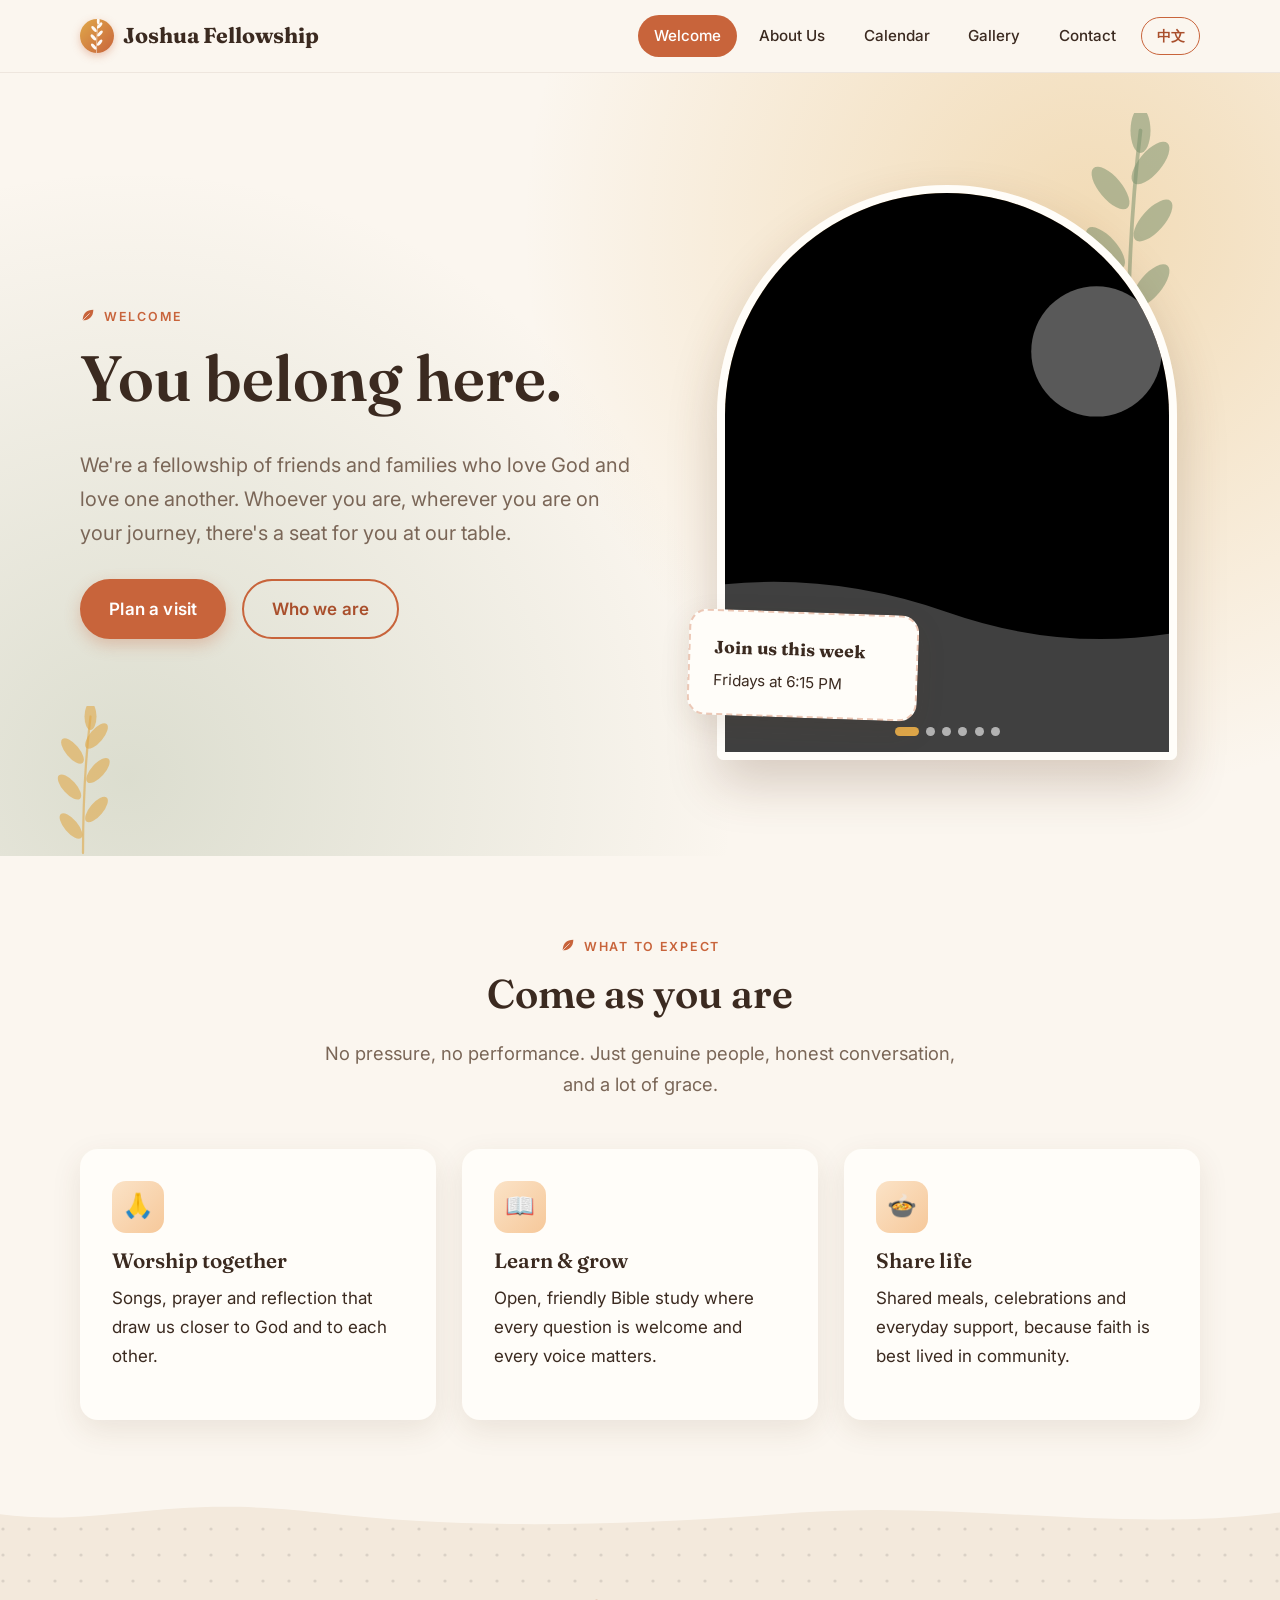
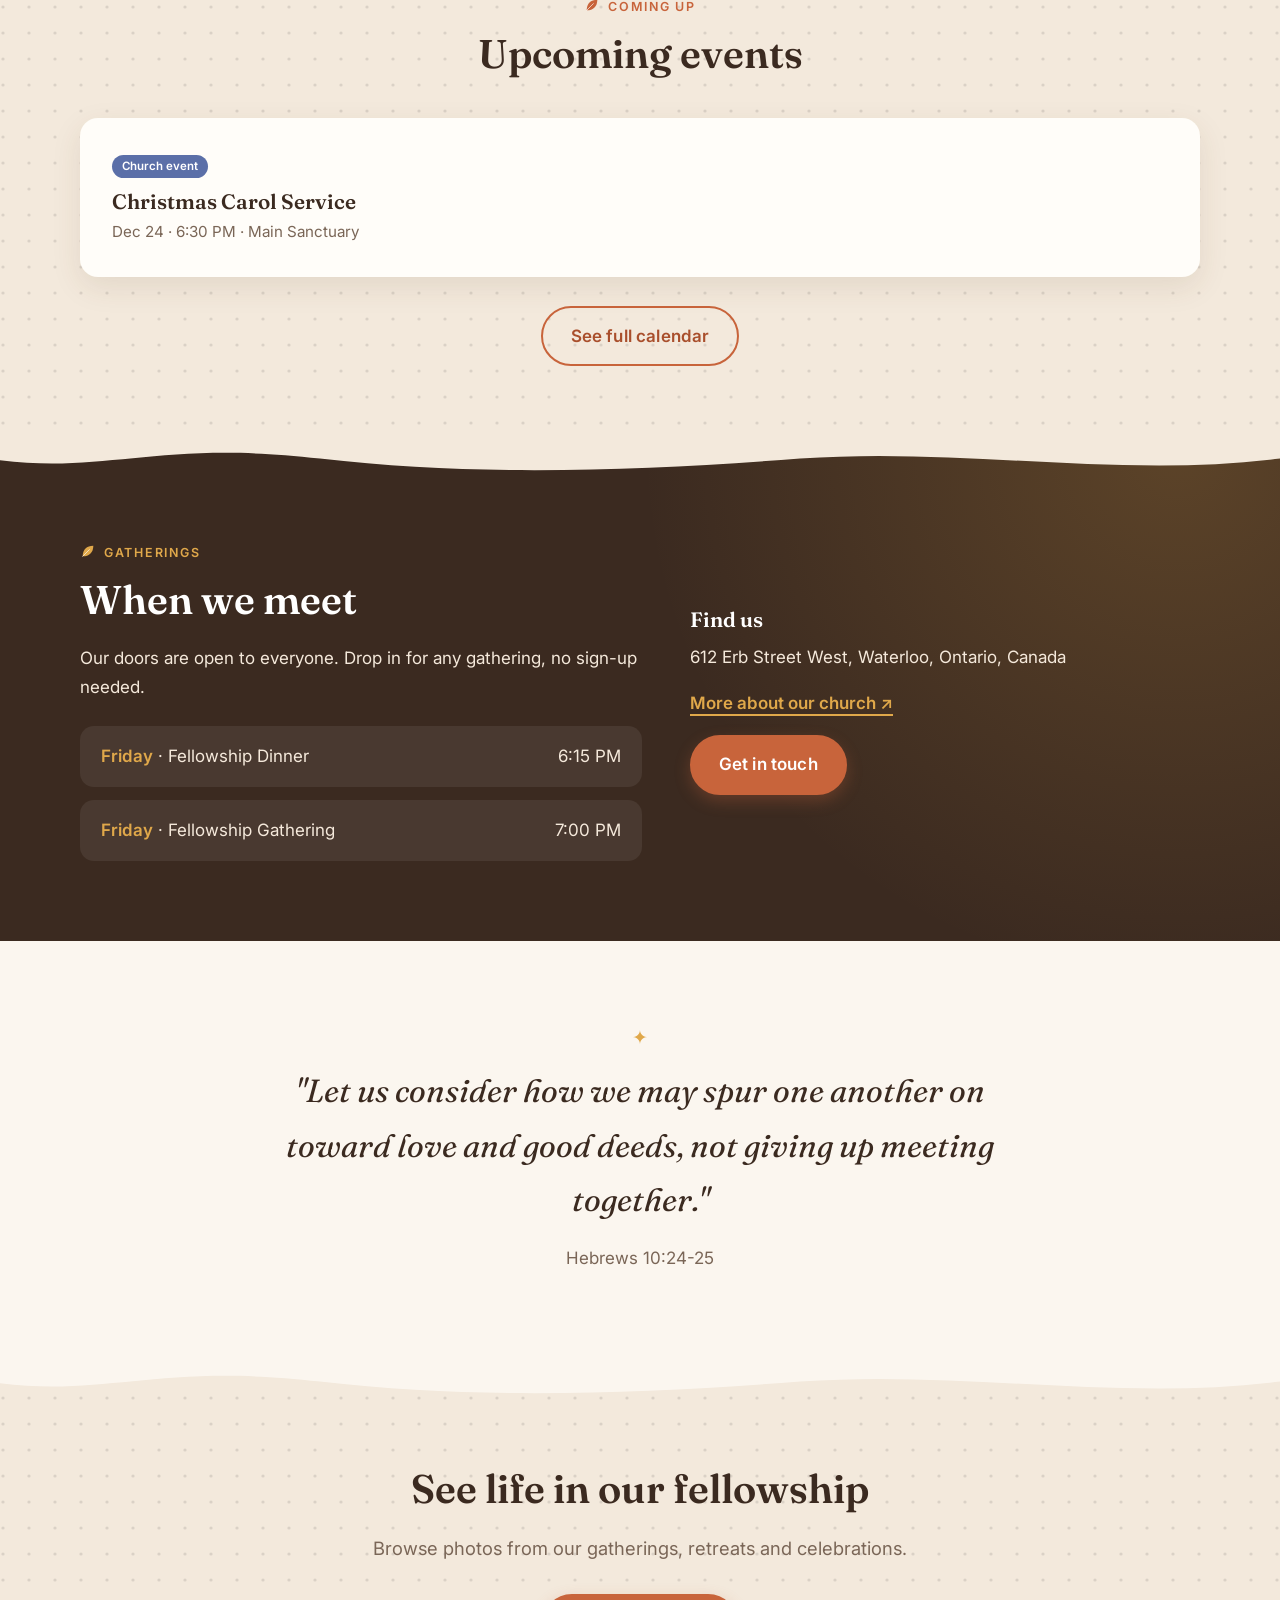
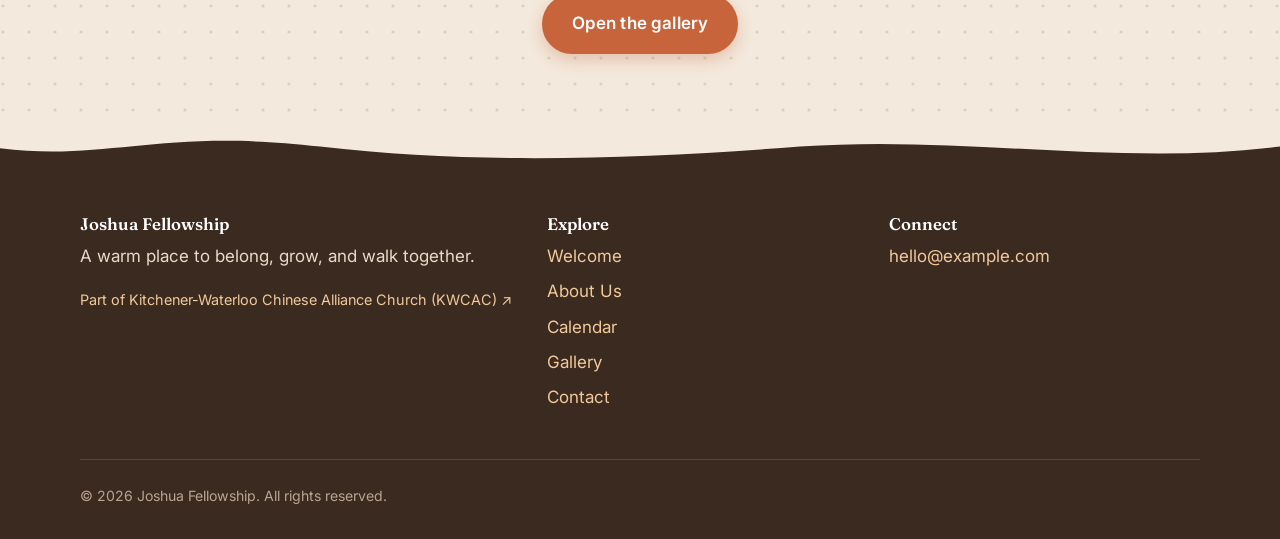
==== commit 5735c4fb: "Welcome hero: cross-fading photo slideshow in arch frame" ====
--- a/index.html
+++ b/index.html
@@ -15,18 +15,23 @@
 
   <main>
     <section class="hero">
-      <div class="container">
-        <span class="eyebrow">Welcome</span>
-        <h1>You belong here.</h1>
-        <p class="lead">We're a fellowship of friends and families who love God and love one another. Whoever you are, wherever you are on your journey, there's a seat for you at our table.</p>
-        <div class="btn-row">
-          <a class="btn" href="contact.html">Plan a visit</a>
-          <a class="btn ghost" href="about.html">Who we are</a>
+      <div class="container hero-grid">
+        <div class="hero-text">
+          <span class="eyebrow">Welcome</span>
+          <h1>You belong here.</h1>
+          <p class="lead">We're a fellowship of friends and families who love God and love one another. Whoever you are, wherever you are on your journey, there's a seat for you at our table.</p>
+          <div class="btn-row">
+            <a class="btn" href="contact.html">Plan a visit</a>
+            <a class="btn ghost" href="about.html">Who we are</a>
+          </div>
         </div>
-      </div>
-      <div class="hero-card">
-        <strong>Join us this week</strong>
-        <span data-next-meeting></span>
+        <div class="hero-visual">
+          <div class="hero-slides" id="hero-slides" role="img" aria-label="Fellowship photos"></div>
+          <div class="hero-card">
+            <strong>Join us this week</strong>
+            <span data-next-meeting></span>
+          </div>
+        </div>
       </div>
     </section>
 
@@ -110,7 +115,9 @@
   <script src="data/zh.js"></script>
   <script src="js/i18n.js"></script>
   <script src="data/events.js"></script>
+  <script src="data/gallery.js"></script>
   <script src="js/main.js"></script>
   <script type="module" src="js/home.js"></script>
+  <script type="module" src="js/hero.js"></script>
 </body>
 </html>
--- a/css/styles.css
+++ b/css/styles.css
@@ -463,3 +463,37 @@
 
 .ext-link { font-weight: 600; text-decoration: none; border-bottom: 2px solid currentColor; padding-bottom: 1px; }
 .meet-band .ext-link { color: var(--gold); }
+
+/* ---------- Welcome hero: photo slideshow ---------- */
+.hero-grid { display: grid; grid-template-columns: 1.05fr .95fr; gap: 3.5rem; align-items: center; }
+.hero-visual { position: relative; width: 100%; max-width: 460px; margin-inline: auto; }
+.hero-slides {
+  position: relative; aspect-ratio: 4 / 5; overflow: hidden;
+  border-radius: 999px 999px 28px 28px; border: 8px solid var(--white);
+  background: linear-gradient(135deg, #f1cf8f, #d9b3a0); box-shadow: 0 24px 50px rgba(92, 56, 30, .22);
+}
+.hero-slides img {
+  position: absolute; inset: 0; width: 100%; height: 100%; object-fit: cover;
+  opacity: 0; transform: scale(1.07); transition: opacity 1.4s ease, transform 7s linear;
+}
+.hero-slides img.active { opacity: 1; transform: scale(1); }
+.hero-dots { position: absolute; left: 0; right: 0; bottom: 1rem; display: flex; justify-content: center; gap: .45rem; z-index: 2; }
+.hero-dots button {
+  width: 9px; height: 9px; padding: 0; border: 0; border-radius: 999px; cursor: pointer;
+  background: rgba(255, 255, 255, .6); transition: width .3s, background .3s;
+}
+.hero-dots button.active { width: 24px; background: var(--gold); }
+.hero-visual .hero-card { position: absolute; left: -1.8rem; right: auto; bottom: 2.6rem; width: 230px; z-index: 3; }
+.hero-solo .hero-grid { grid-template-columns: 1fr; }
+.hero-solo .hero-slides { display: none; }
+.hero-solo .hero-visual .hero-card { position: static; margin-top: 1.5rem; }
+
+@media (max-width: 860px) {
+  .hero-grid { grid-template-columns: 1fr; gap: 2.5rem; }
+  .hero-visual { max-width: 340px; }
+  .hero-slides { aspect-ratio: 1 / 1; }
+  .hero-visual .hero-card { left: .8rem; bottom: 2.8rem; width: 210px; transform: rotate(-1.5deg); }
+}
+@media (prefers-reduced-motion: reduce) {
+  .hero-slides img { transition: opacity .3s !important; transform: none !important; }
+}
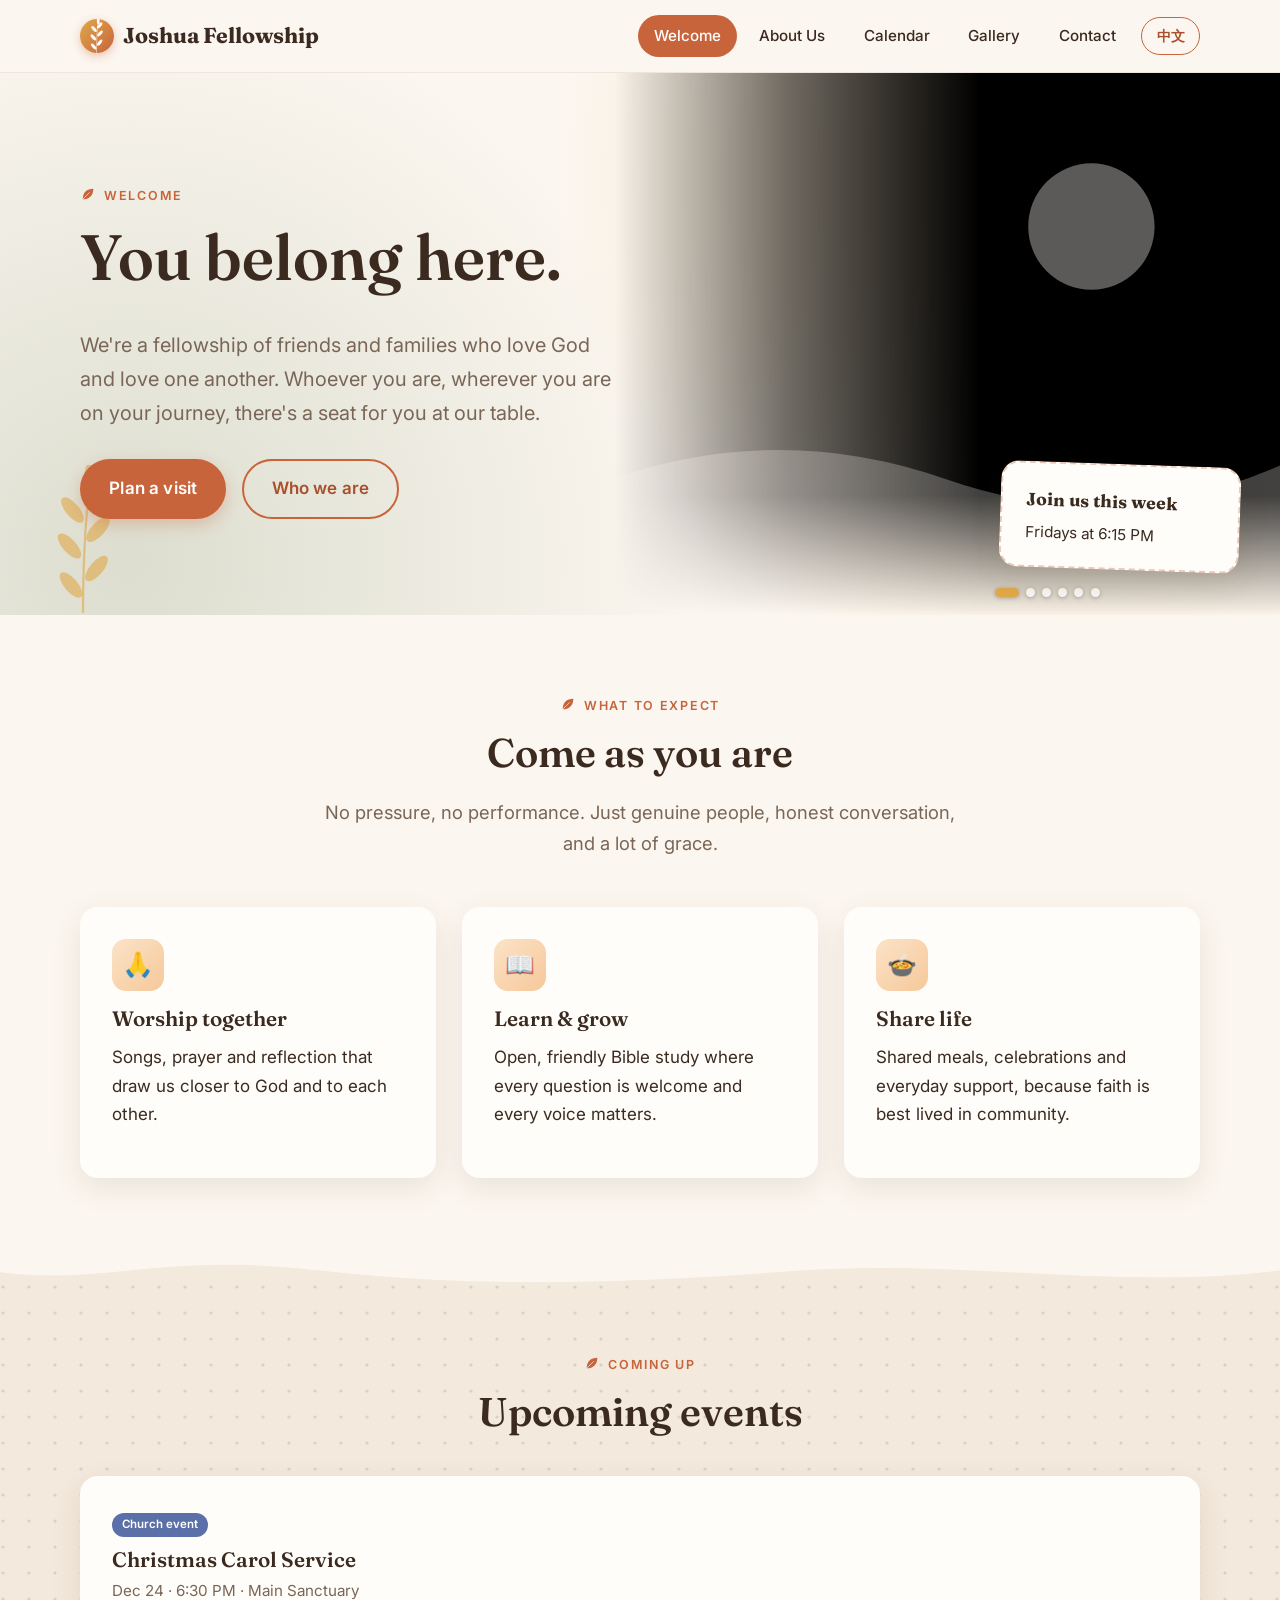
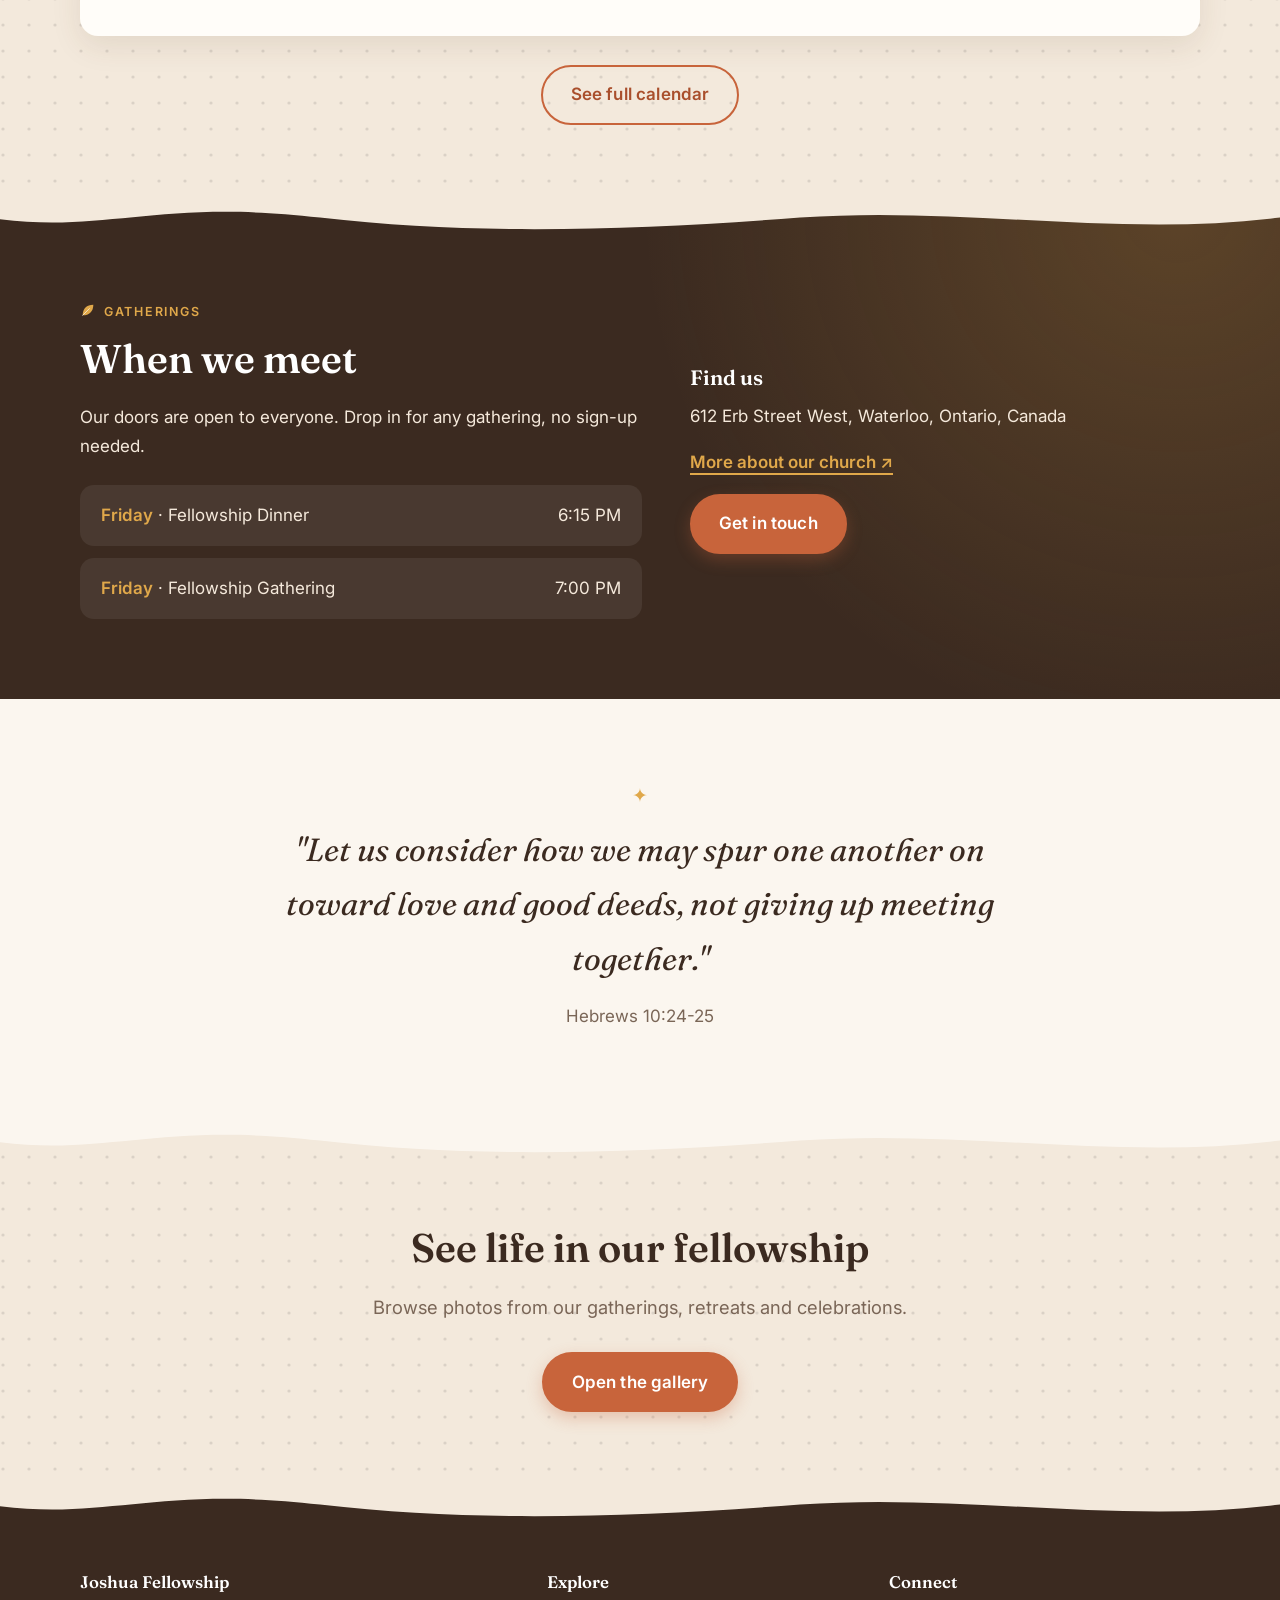
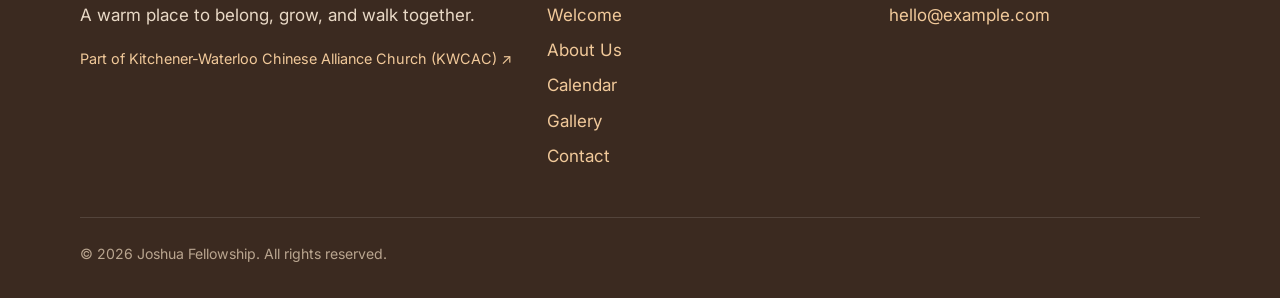
==== commit 39867556: "Hero: blend photo slideshow into right side of header" ====
--- a/index.html
+++ b/index.html
@@ -15,7 +15,7 @@
 
   <main>
     <section class="hero">
-      <div class="container hero-grid">
+      <div class="container">
         <div class="hero-text">
           <span class="eyebrow">Welcome</span>
           <h1>You belong here.</h1>
@@ -25,12 +25,12 @@
             <a class="btn ghost" href="about.html">Who we are</a>
           </div>
         </div>
-        <div class="hero-visual">
-          <div class="hero-slides" id="hero-slides" role="img" aria-label="Fellowship photos"></div>
-          <div class="hero-card">
-            <strong>Join us this week</strong>
-            <span data-next-meeting></span>
-          </div>
+      </div>
+      <div class="hero-visual">
+        <div class="hero-slides" id="hero-slides" role="img" aria-label="Fellowship photos"></div>
+        <div class="hero-card">
+          <strong>Join us this week</strong>
+          <span data-next-meeting></span>
         </div>
       </div>
     </section>
--- a/css/styles.css
+++ b/css/styles.css
@@ -464,35 +464,43 @@
 .ext-link { font-weight: 600; text-decoration: none; border-bottom: 2px solid currentColor; padding-bottom: 1px; }
 .meet-band .ext-link { color: var(--gold); }
 
-/* ---------- Welcome hero: photo slideshow ---------- */
-.hero-grid { display: grid; grid-template-columns: 1.05fr .95fr; gap: 3.5rem; align-items: center; }
-.hero-visual { position: relative; width: 100%; max-width: 460px; margin-inline: auto; }
+/* ---------- Welcome hero: photos blended into the right side of the header ---------- */
+.hero .container { pointer-events: none; }
+.hero-text { max-width: min(540px, 48%); pointer-events: auto; }
+.hero::after { display: none; }
+.hero-visual { position: absolute; top: 0; right: 0; bottom: 0; width: 52%; z-index: 0; }
 .hero-slides {
-  position: relative; aspect-ratio: 4 / 5; overflow: hidden;
-  border-radius: 999px 999px 28px 28px; border: 8px solid var(--white);
-  background: linear-gradient(135deg, #f1cf8f, #d9b3a0); box-shadow: 0 24px 50px rgba(92, 56, 30, .22);
+  position: absolute; inset: 0; overflow: hidden;
+  -webkit-mask-image: linear-gradient(to right, transparent 0%, rgba(0, 0, 0, .55) 26%, #000 55%), linear-gradient(to top, transparent 0%, #000 22%);
+  mask-image: linear-gradient(to right, transparent 0%, rgba(0, 0, 0, .55) 26%, #000 55%), linear-gradient(to top, transparent 0%, #000 22%);
+  -webkit-mask-composite: source-in; mask-composite: intersect;
 }
 .hero-slides img {
   position: absolute; inset: 0; width: 100%; height: 100%; object-fit: cover;
-  opacity: 0; transform: scale(1.07); transition: opacity 1.4s ease, transform 7s linear;
+  filter: saturate(.95) sepia(.08);
+  opacity: 0; transform: scale(1.06); transition: opacity 1.5s ease, transform 8s linear;
 }
 .hero-slides img.active { opacity: 1; transform: scale(1); }
-.hero-dots { position: absolute; left: 0; right: 0; bottom: 1rem; display: flex; justify-content: center; gap: .45rem; z-index: 2; }
+.hero-dots { position: absolute; left: 30%; right: 0; bottom: 1.1rem; display: flex; justify-content: center; gap: .45rem; z-index: 2; }
 .hero-dots button {
   width: 9px; height: 9px; padding: 0; border: 0; border-radius: 999px; cursor: pointer;
-  background: rgba(255, 255, 255, .6); transition: width .3s, background .3s;
+  background: rgba(255, 255, 255, .75); box-shadow: 0 1px 4px rgba(0, 0, 0, .25); transition: width .3s, background .3s;
 }
 .hero-dots button.active { width: 24px; background: var(--gold); }
-.hero-visual .hero-card { position: absolute; left: -1.8rem; right: auto; bottom: 2.6rem; width: 230px; z-index: 3; }
-.hero-solo .hero-grid { grid-template-columns: 1fr; }
-.hero-solo .hero-slides { display: none; }
-.hero-solo .hero-visual .hero-card { position: static; margin-top: 1.5rem; }
+.hero-visual .hero-card { position: absolute; right: 6%; left: auto; bottom: 2.8rem; width: 240px; z-index: 3; }
+.hero-solo .hero-visual { display: none; }
+.hero-solo .hero-text { max-width: 640px; }
 
 @media (max-width: 860px) {
-  .hero-grid { grid-template-columns: 1fr; gap: 2.5rem; }
-  .hero-visual { max-width: 340px; }
-  .hero-slides { aspect-ratio: 1 / 1; }
-  .hero-visual .hero-card { left: .8rem; bottom: 2.8rem; width: 210px; transform: rotate(-1.5deg); }
+  .hero .container { pointer-events: auto; }
+  .hero-text { max-width: none; }
+  .hero-visual { position: relative; width: 100%; height: 300px; margin-top: 2rem; }
+  .hero-slides {
+    -webkit-mask-image: linear-gradient(to bottom, transparent 0%, #000 30%), linear-gradient(to top, transparent 0%, #000 12%);
+    mask-image: linear-gradient(to bottom, transparent 0%, #000 30%), linear-gradient(to top, transparent 0%, #000 12%);
+  }
+  .hero-dots { left: 0; }
+  .hero-visual .hero-card { right: 4%; bottom: 2.4rem; width: 200px; }
 }
 @media (prefers-reduced-motion: reduce) {
   .hero-slides img { transition: opacity .3s !important; transform: none !important; }
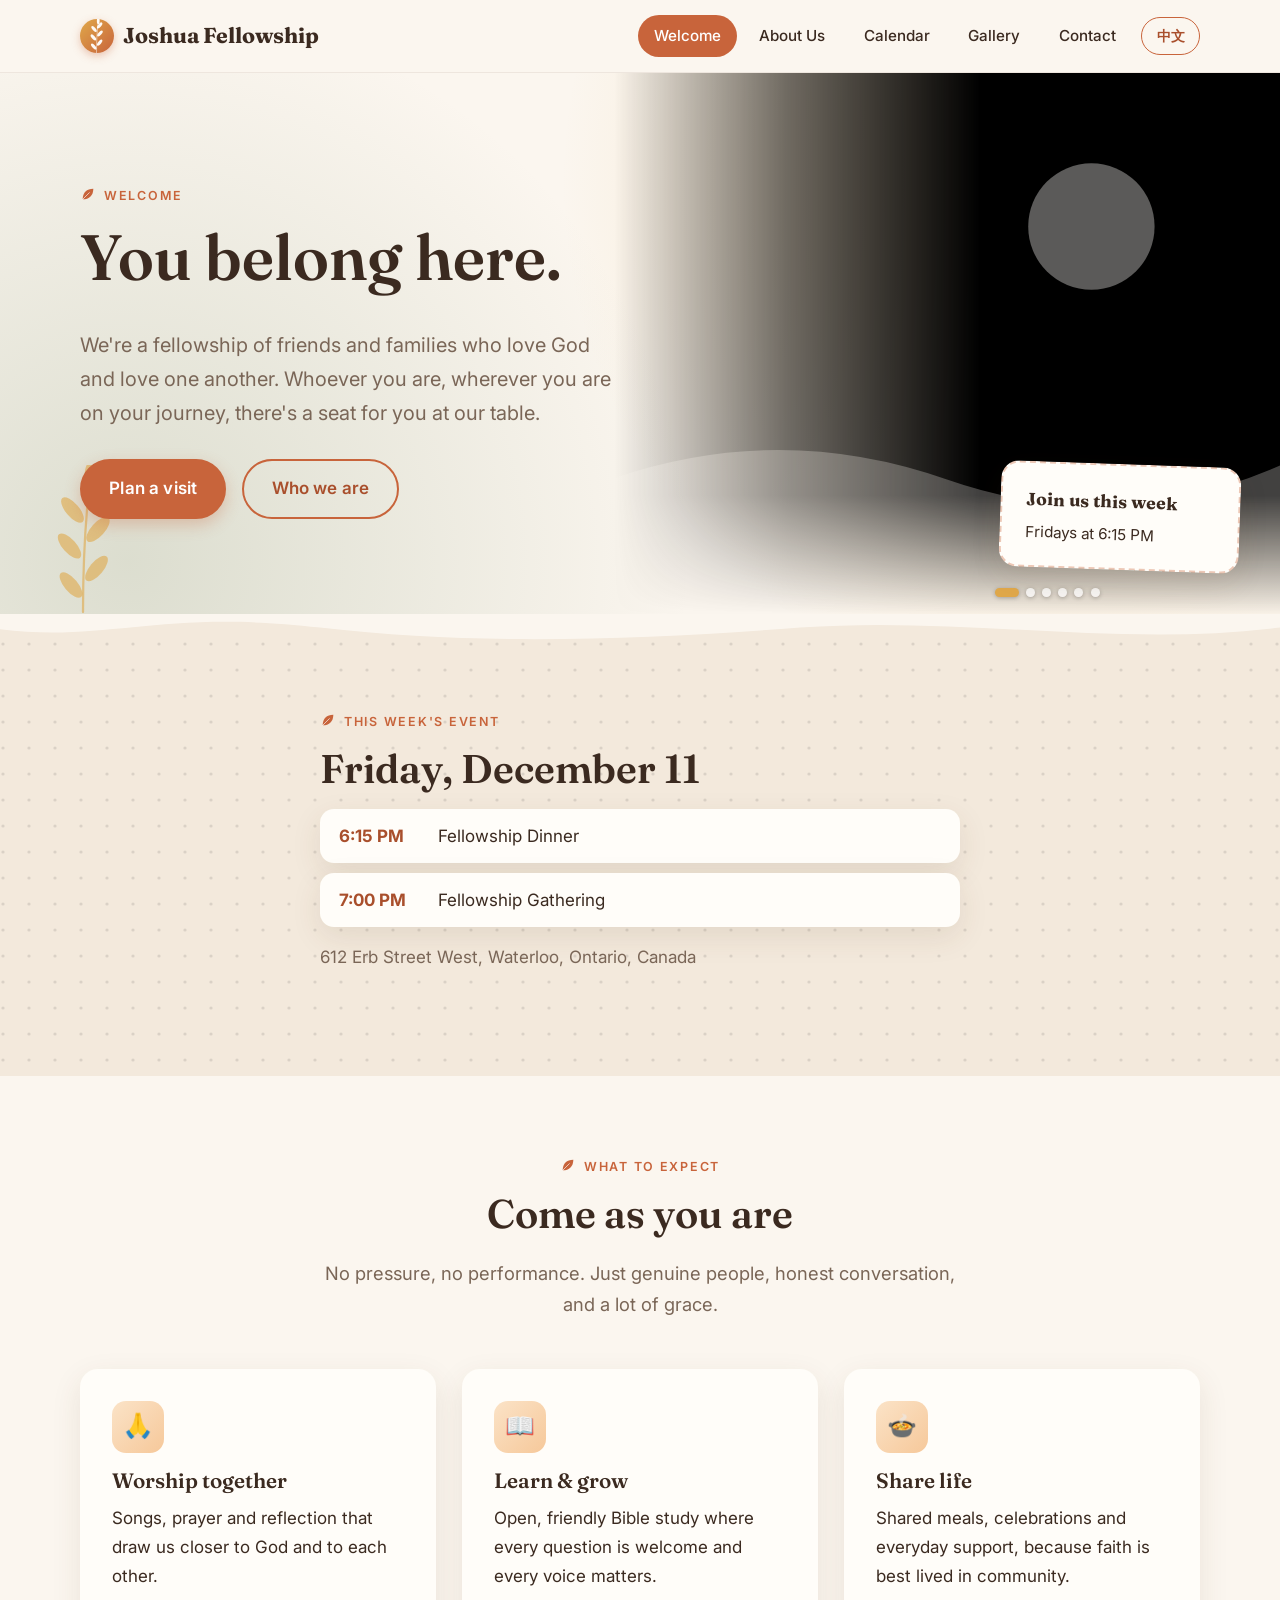
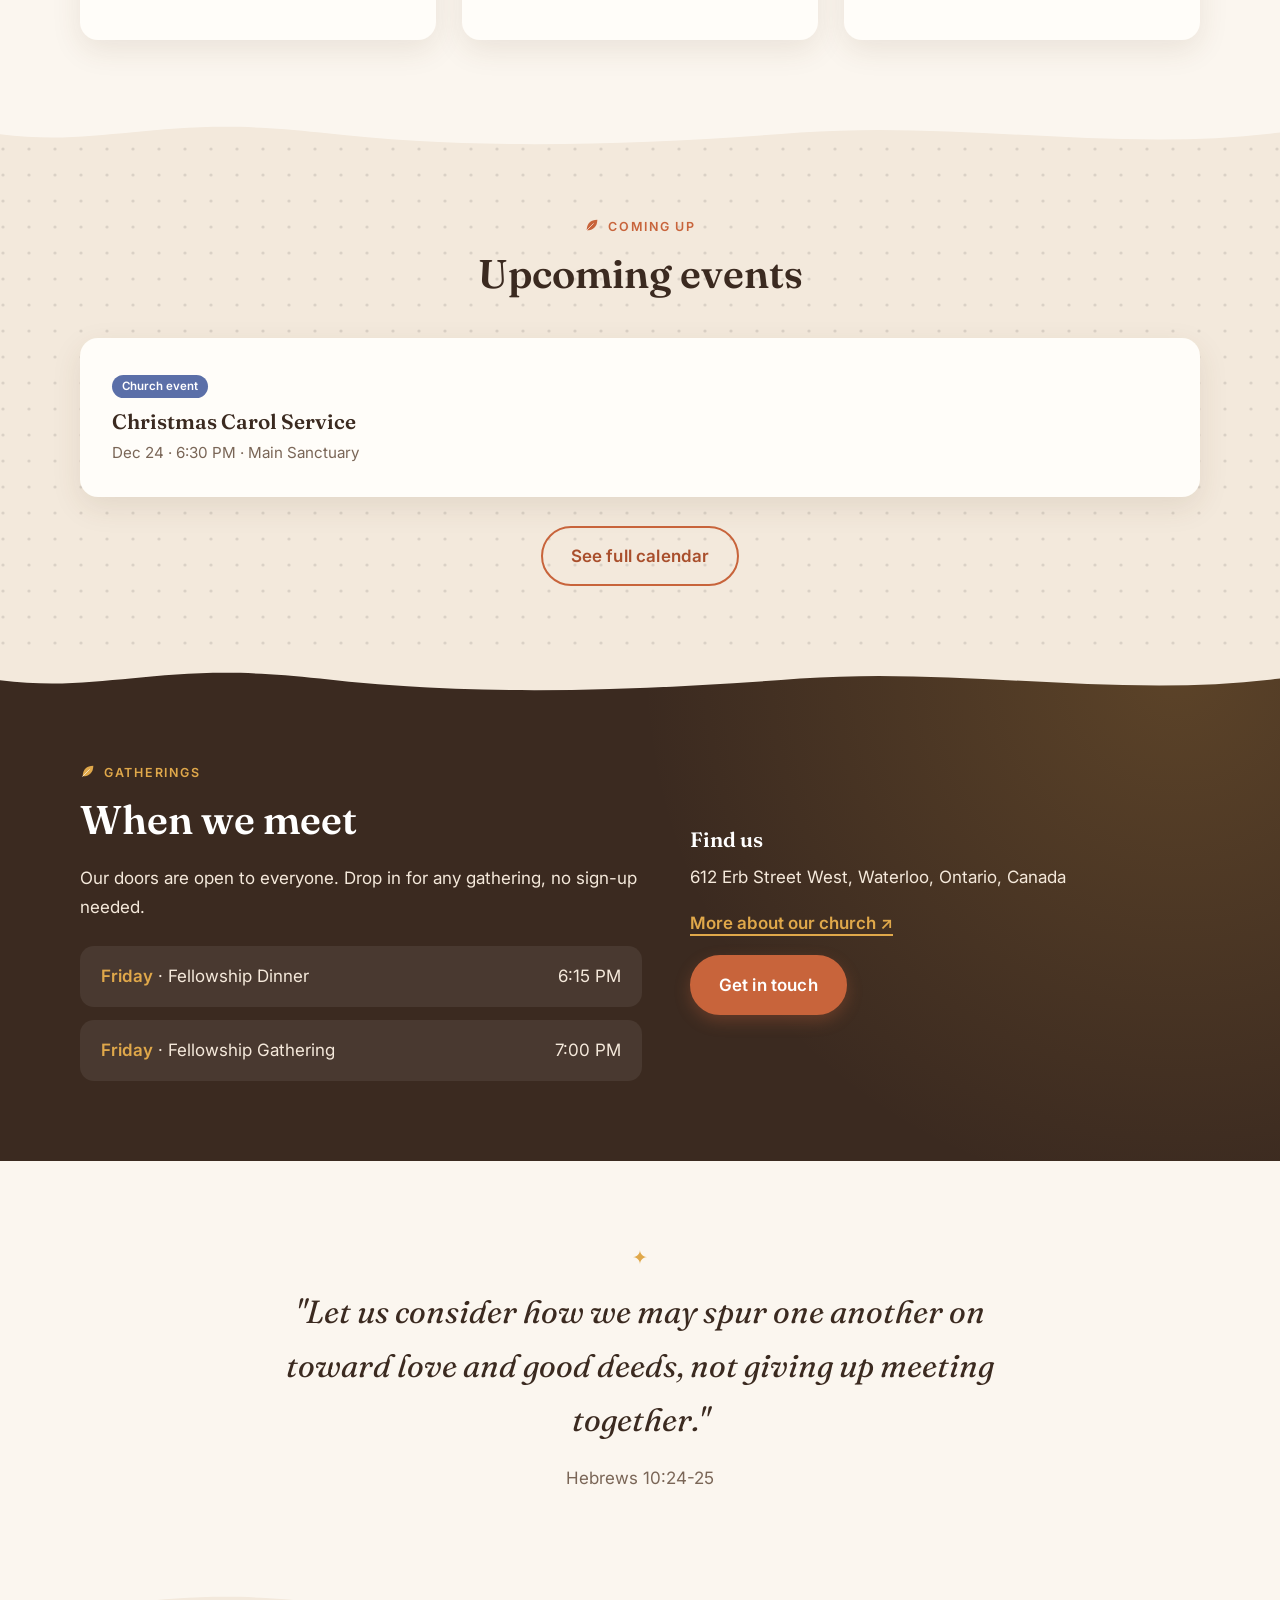
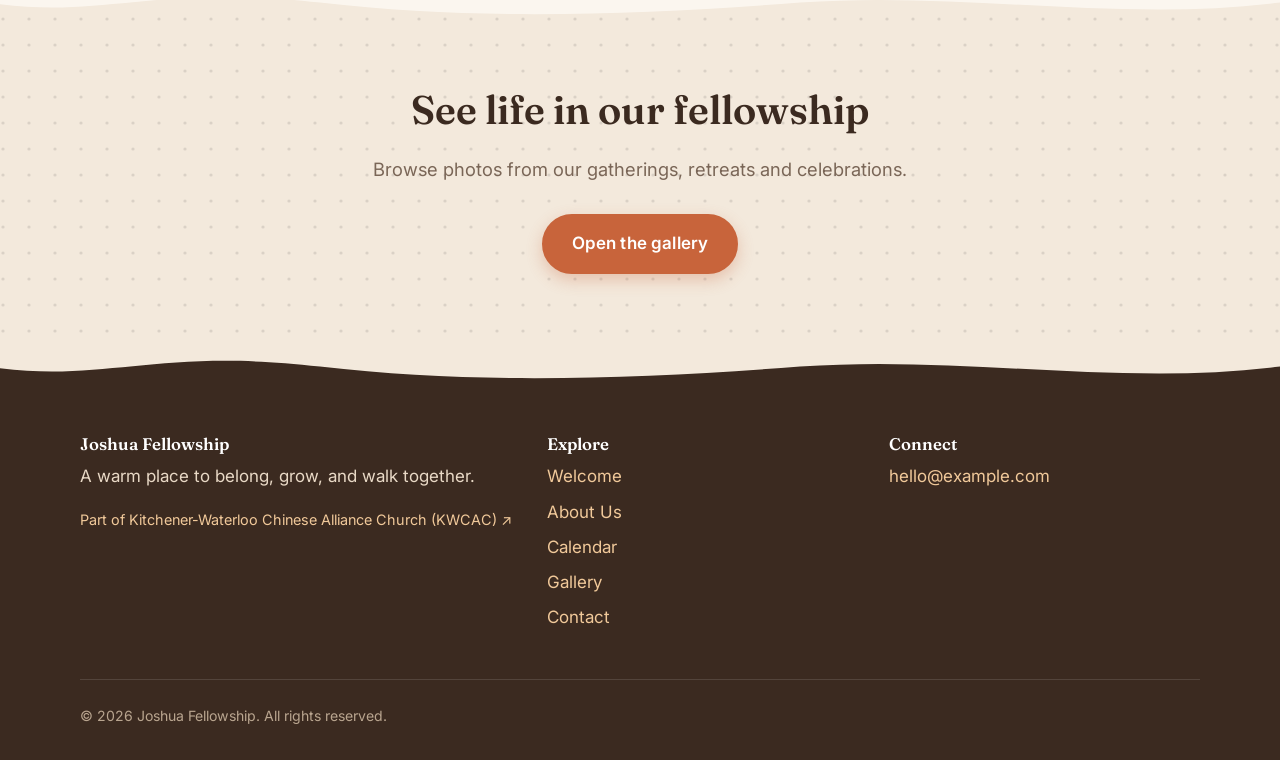
==== commit 40a6f6b2: "Welcome: This week's event section with weekly poster and order-food box" ====
--- a/index.html
+++ b/index.html
@@ -31,6 +31,29 @@
         <div class="hero-card">
           <strong>Join us this week</strong>
           <span data-next-meeting></span>
+        </div>
+      </div>
+    </section>
+
+    <section class="section alt" id="this-week">
+      <div class="container">
+        <div id="weekly-grid" class="weekly-grid">
+          <a id="poster" class="poster" target="_blank" rel="noopener" hidden>
+            <img alt="This week's poster">
+          </a>
+          <div class="weekly-info">
+            <span class="eyebrow">This week's event</span>
+            <h2 id="weekly-date"></h2>
+            <ul id="weekly-times" class="weekly-times"></ul>
+            <p class="weekly-place" data-site="address"></p>
+            <div id="order-card" class="order-card" hidden>
+              <h3>Order food</h3>
+              <p>Order your dinner here.</p>
+              <p class="free-note">New friend? Your first order is free!</p>
+              <a id="order-btn" class="btn" target="_blank" rel="noopener">Order food &#8599;</a>
+            </div>
+            <div id="poster-admin" class="admin-tools" hidden></div>
+          </div>
         </div>
       </div>
     </section>
@@ -119,5 +142,6 @@
   <script src="js/main.js"></script>
   <script type="module" src="js/home.js"></script>
   <script type="module" src="js/hero.js"></script>
+  <script type="module" src="js/weekly.js"></script>
 </body>
 </html>
--- a/css/styles.css
+++ b/css/styles.css
@@ -505,3 +505,30 @@
 @media (prefers-reduced-motion: reduce) {
   .hero-slides img { transition: opacity .3s !important; transform: none !important; }
 }
+
+/* ---------- This week's event ---------- */
+.weekly-grid { display: grid; grid-template-columns: 1fr; gap: 3rem; align-items: center; max-width: 640px; margin-inline: auto; }
+.weekly-grid.has-poster { grid-template-columns: .9fr 1.1fr; max-width: none; }
+.poster { display: block; max-width: 440px; width: 100%; margin-inline: auto; transform: rotate(-1.5deg); transition: transform .3s; }
+.poster:hover { transform: rotate(0) scale(1.02); }
+.poster[hidden] { display: none; }
+.poster img { width: 100%; height: auto; border: 7px solid var(--white); border-radius: 14px; box-shadow: 0 18px 40px rgba(92, 56, 30, .25); background: var(--white); }
+.weekly-info h2 { margin-bottom: 1rem; }
+.weekly-times { list-style: none; padding: 0; margin: 0 0 1rem; display: grid; gap: .6rem; }
+.weekly-times li { display: flex; gap: 1rem; align-items: baseline; background: var(--white); border-radius: 14px; padding: .8rem 1.2rem; box-shadow: var(--shadow); }
+.weekly-times b { color: var(--terracotta-dark); min-width: 5.2rem; }
+.weekly-place { color: var(--muted); margin-bottom: 1.5rem; }
+.order-card { background: var(--white); border: 2px dashed rgba(224, 168, 74, .8); border-radius: var(--radius); padding: 1.6rem 1.8rem; }
+.order-card[hidden] { display: none; }
+.order-card h3 { margin-bottom: .3rem; }
+.order-card p { margin-bottom: .6rem; }
+.free-note {
+  display: inline-block; background: #fbe7bd; color: #7a4d0c; font-weight: 600; font-size: .92rem;
+  padding: .3rem .9rem; border-radius: 999px; margin-bottom: 1rem !important;
+}
+.free-note::before { content: "\2605  "; color: var(--gold); }
+.weekly-info .admin-tools { padding-top: 1.2rem; }
+@media (max-width: 860px) {
+  .weekly-grid.has-poster { grid-template-columns: 1fr; }
+}
+@media (prefers-reduced-motion: reduce) { .poster { transform: none; transition: none; } }
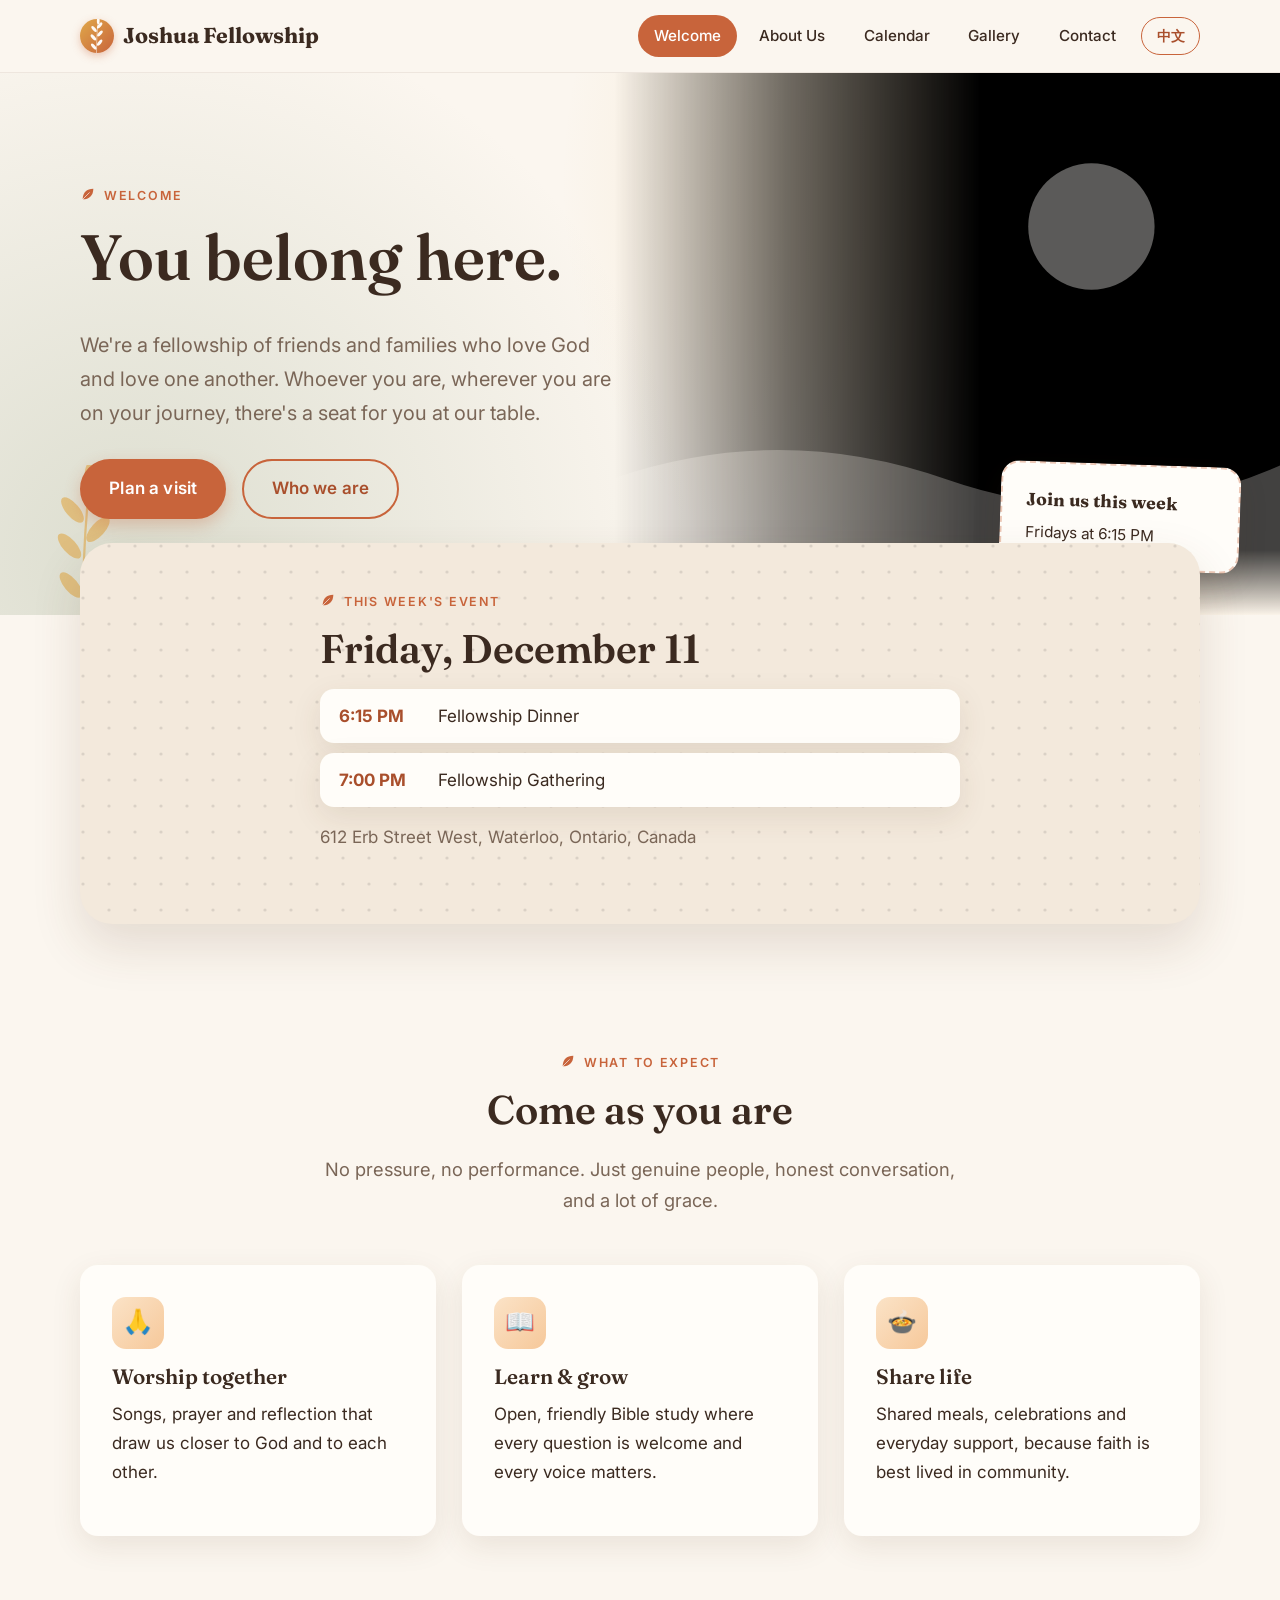
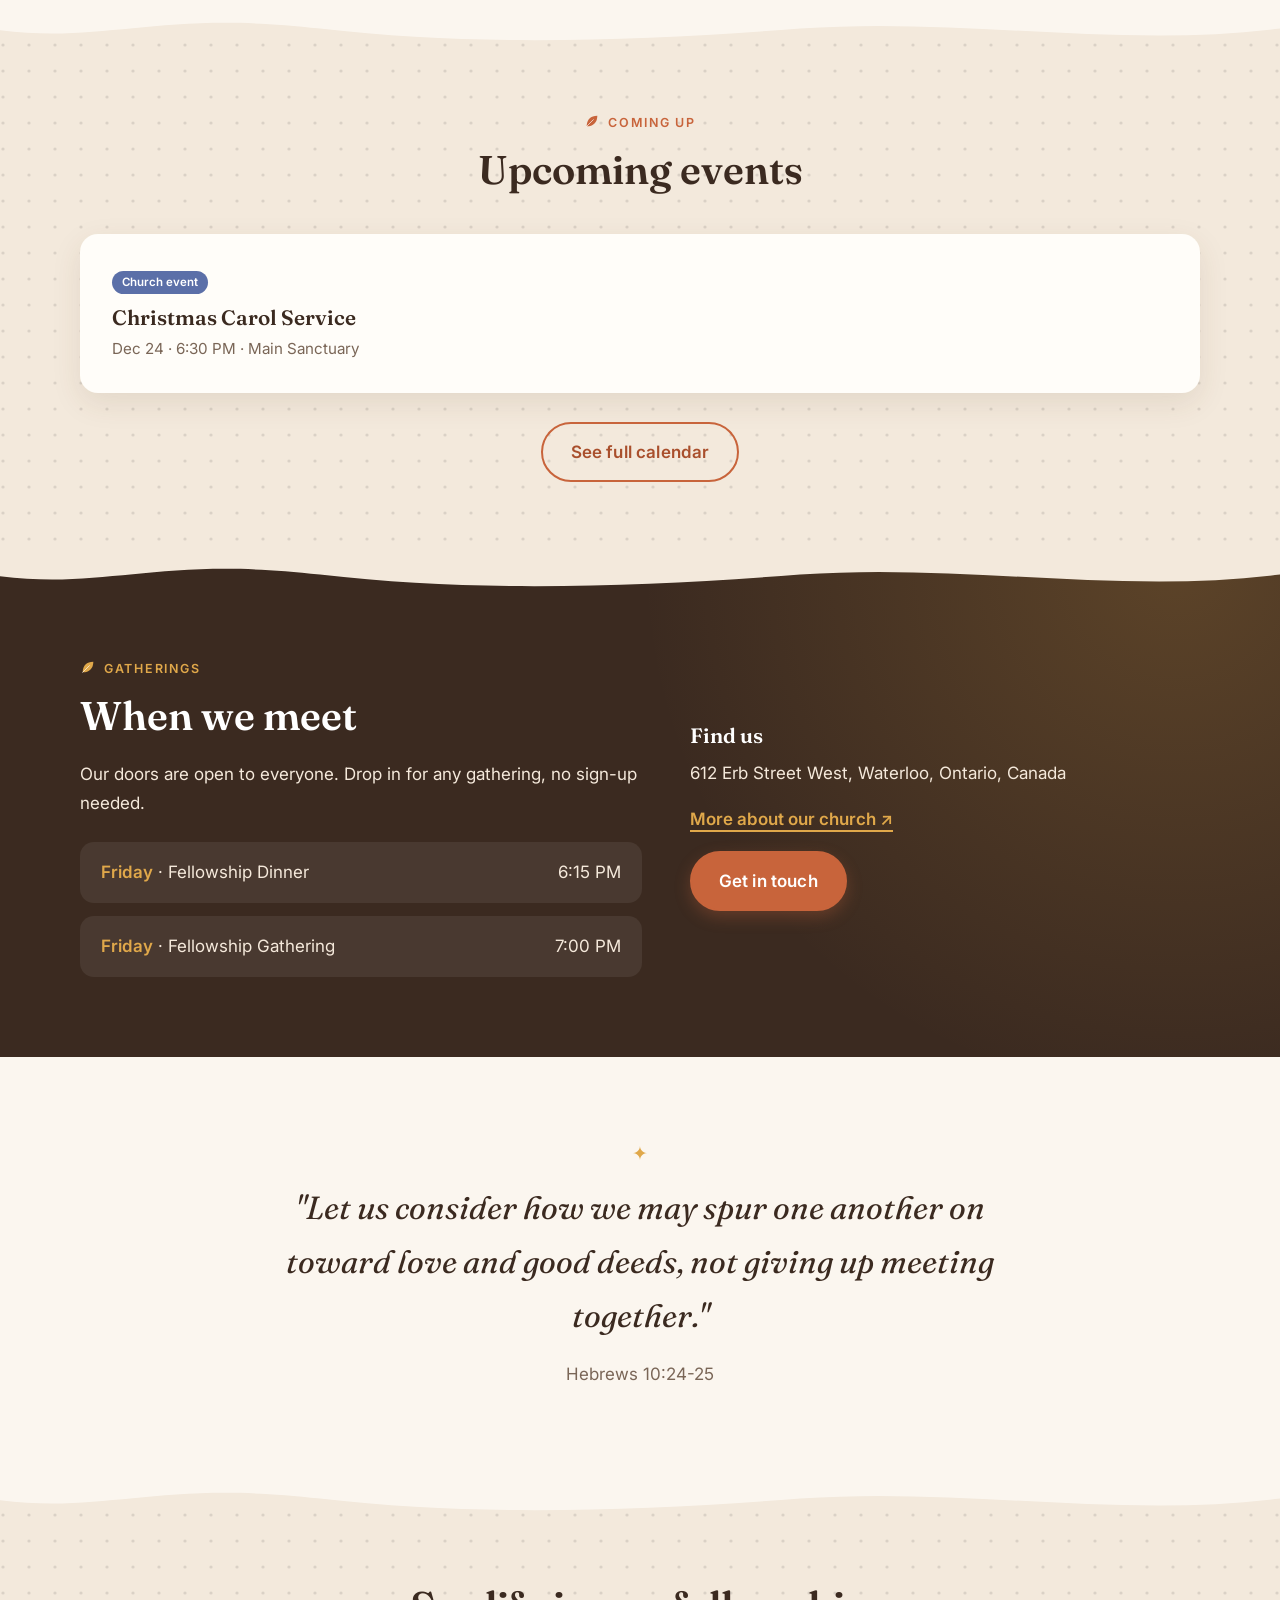
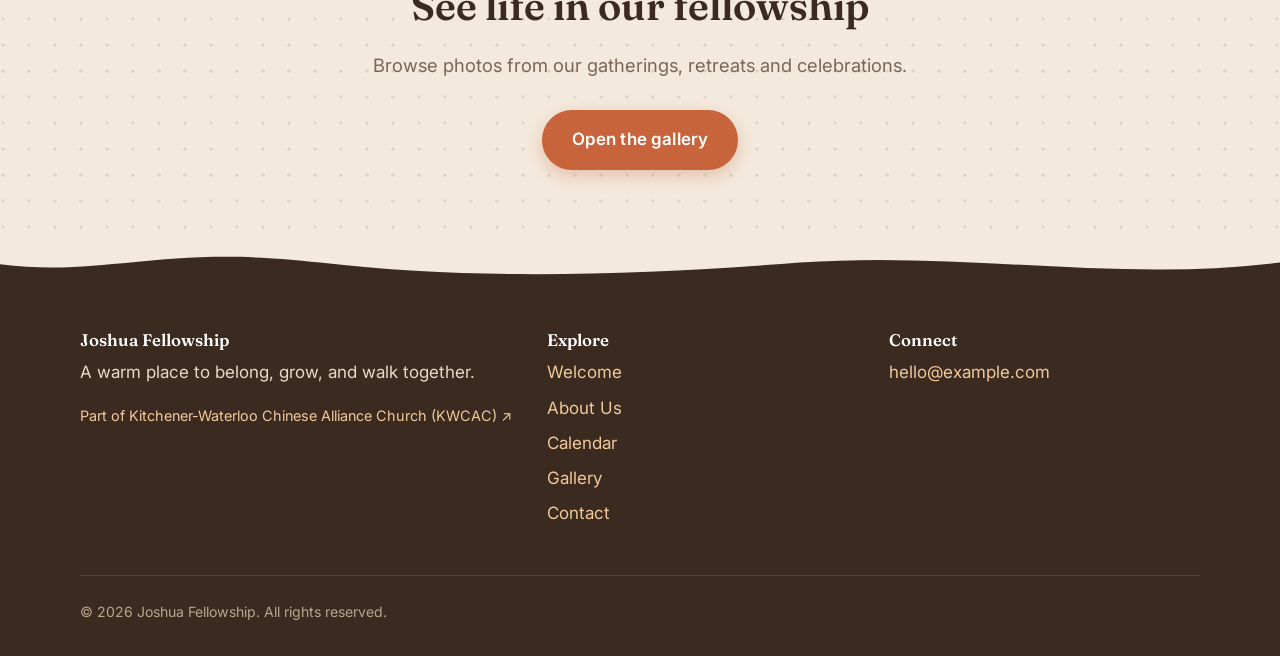
==== commit 80ea9174: "Welcome: panel-style weekly section overlapping hero photos for smoother transition" ====
--- a/index.html
+++ b/index.html
@@ -35,8 +35,9 @@
       </div>
     </section>
 
-    <section class="section alt" id="this-week">
+    <section class="section weekly" id="this-week">
       <div class="container">
+        <div class="weekly-panel">
         <div id="weekly-grid" class="weekly-grid">
           <a id="poster" class="poster" target="_blank" rel="noopener" hidden>
             <img alt="This week's poster">
@@ -54,6 +55,7 @@
             </div>
             <div id="poster-admin" class="admin-tools" hidden></div>
           </div>
+        </div>
         </div>
       </div>
     </section>
--- a/css/styles.css
+++ b/css/styles.css
@@ -471,8 +471,8 @@
 .hero-visual { position: absolute; top: 0; right: 0; bottom: 0; width: 52%; z-index: 0; }
 .hero-slides {
   position: absolute; inset: 0; overflow: hidden;
-  -webkit-mask-image: linear-gradient(to right, transparent 0%, rgba(0, 0, 0, .55) 26%, #000 55%), linear-gradient(to top, transparent 0%, #000 22%);
-  mask-image: linear-gradient(to right, transparent 0%, rgba(0, 0, 0, .55) 26%, #000 55%), linear-gradient(to top, transparent 0%, #000 22%);
+  -webkit-mask-image: linear-gradient(to right, transparent 0%, rgba(0, 0, 0, .55) 26%, #000 55%), linear-gradient(to top, transparent 0%, #000 12%);
+  mask-image: linear-gradient(to right, transparent 0%, rgba(0, 0, 0, .55) 26%, #000 55%), linear-gradient(to top, transparent 0%, #000 12%);
   -webkit-mask-composite: source-in; mask-composite: intersect;
 }
 .hero-slides img {
@@ -532,3 +532,14 @@
   .weekly-grid.has-poster { grid-template-columns: 1fr; }
 }
 @media (prefers-reduced-motion: reduce) { .poster { transform: none; transition: none; } }
+
+/* ---------- This week's event: rounded panel overlapping the hero photos ---------- */
+.weekly { padding-top: 0; padding-bottom: 3rem; }
+.weekly-panel {
+  position: relative; z-index: 2; margin-top: -4.5rem;
+  background-color: var(--sand); background-image: url("data:image/svg+xml,%3Csvg xmlns='http://www.w3.org/2000/svg' width='26' height='26'%3E%3Ccircle cx='3' cy='3' r='1.6' fill='%2523c8643b' fill-opacity='.10'/%3E%3C/svg%3E");
+  border-radius: 32px; padding: 3rem; box-shadow: 0 22px 50px rgba(92, 56, 30, .14);
+}
+@media (max-width: 860px) {
+  .weekly-panel { margin-top: -2rem; padding: 1.8rem 1.3rem; border-radius: 24px; }
+}
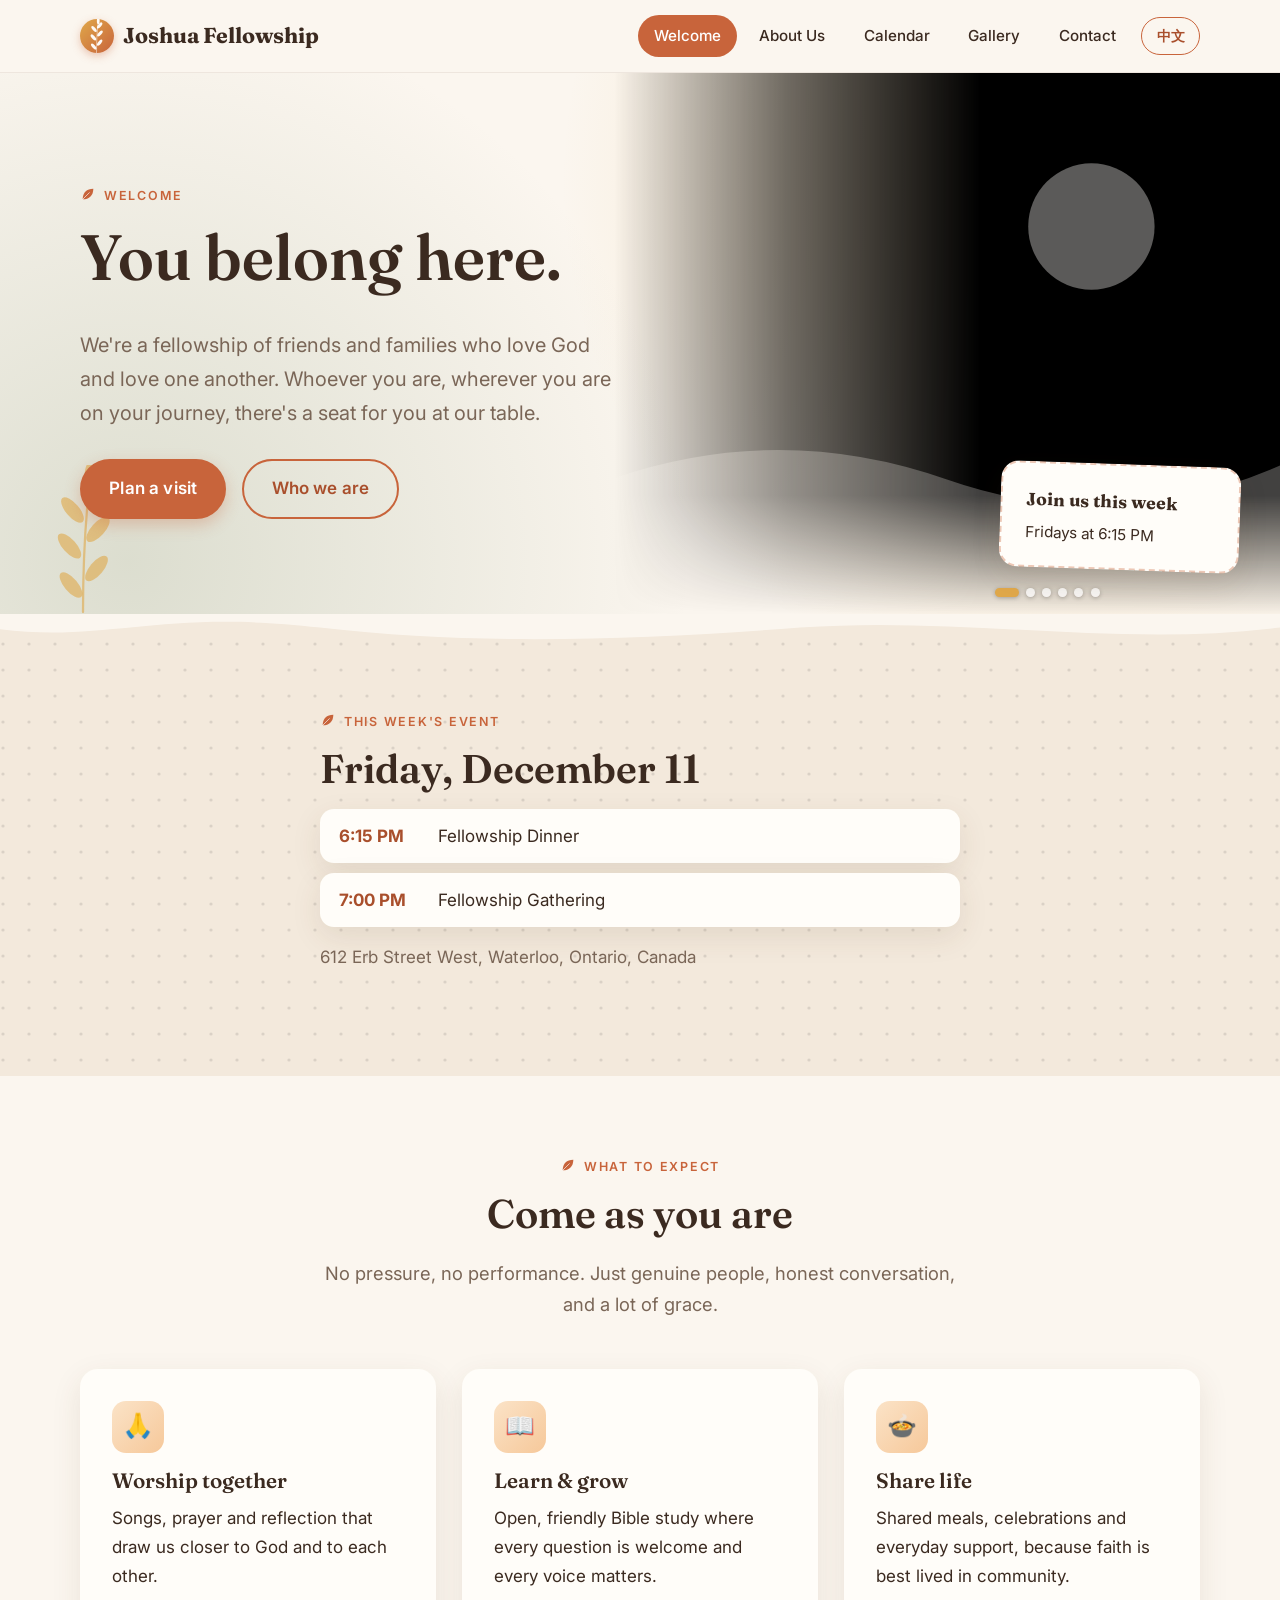
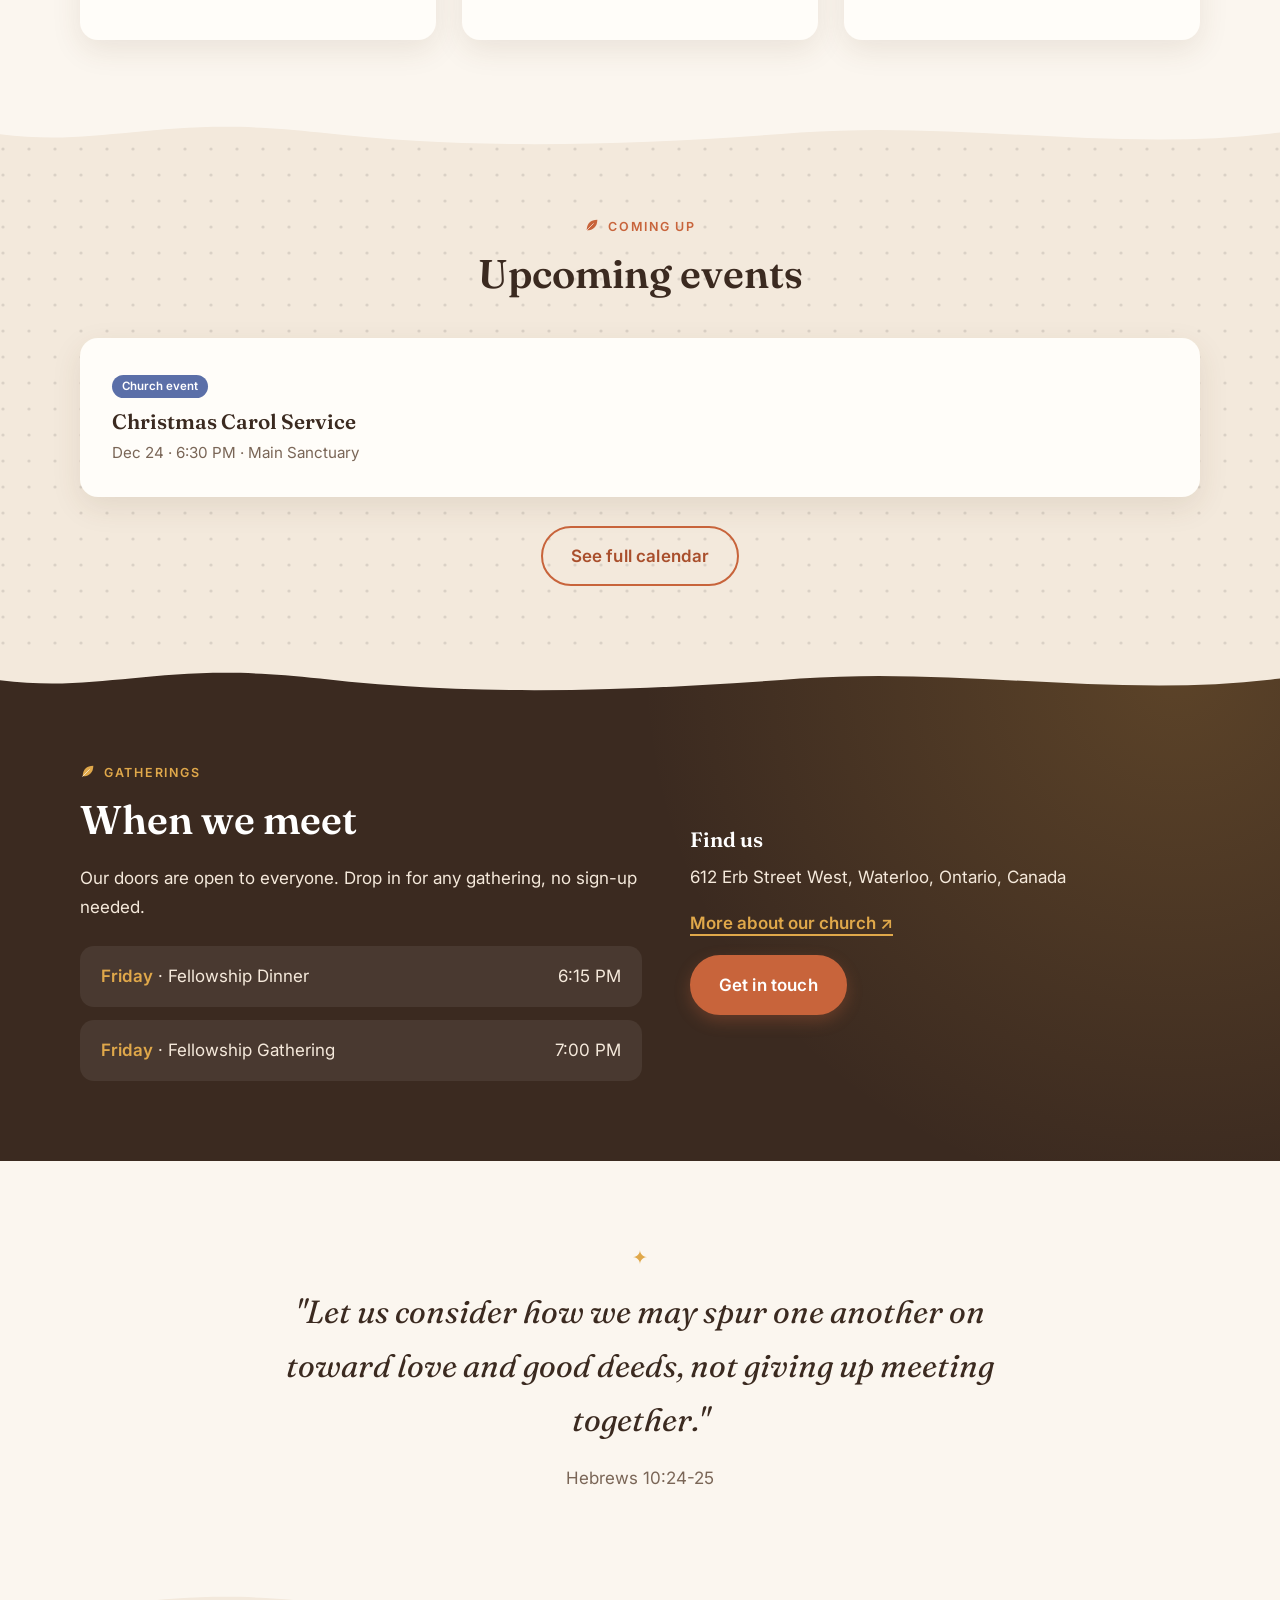
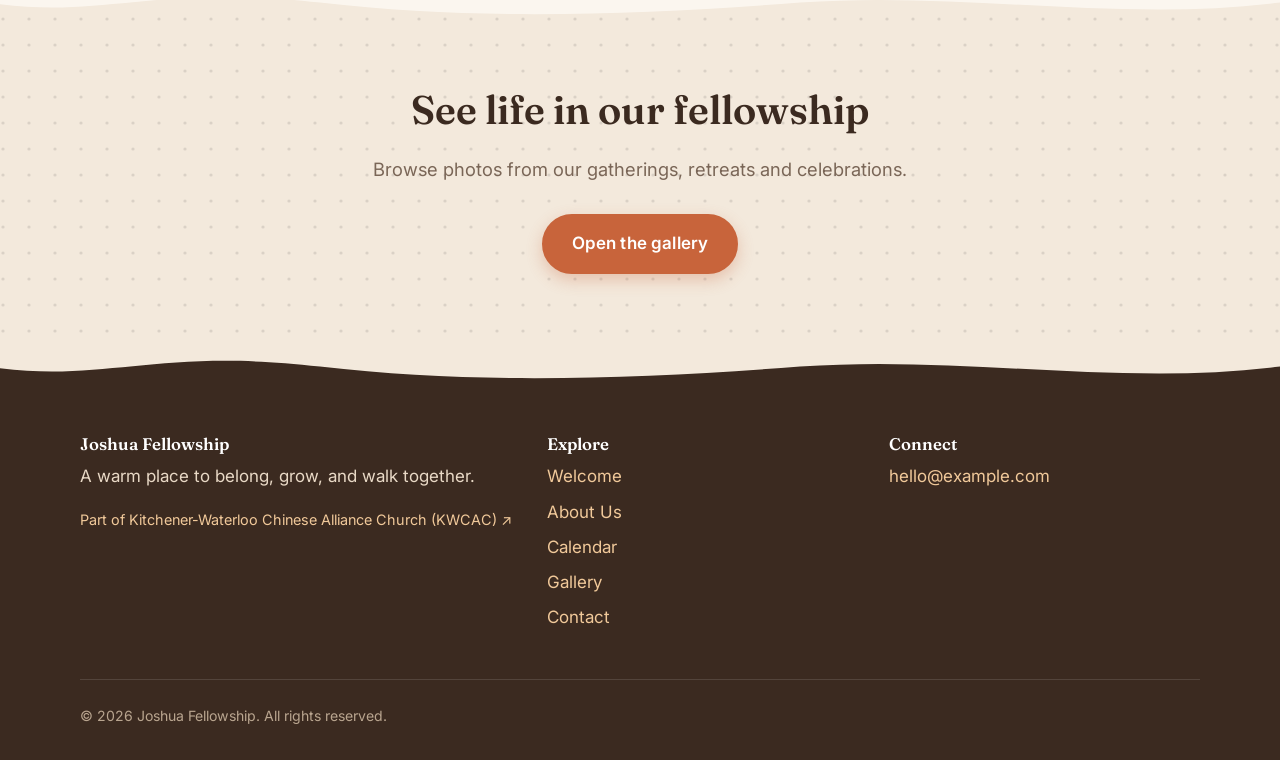
==== commit c19f380a: "Revert "Welcome: panel-style weekly section overlapping hero photos for smoother transition" This re" ====
--- a/index.html
+++ b/index.html
@@ -35,9 +35,8 @@
       </div>
     </section>
 
-    <section class="section weekly" id="this-week">
+    <section class="section alt" id="this-week">
       <div class="container">
-        <div class="weekly-panel">
         <div id="weekly-grid" class="weekly-grid">
           <a id="poster" class="poster" target="_blank" rel="noopener" hidden>
             <img alt="This week's poster">
@@ -55,7 +54,6 @@
             </div>
             <div id="poster-admin" class="admin-tools" hidden></div>
           </div>
-        </div>
         </div>
       </div>
     </section>
--- a/css/styles.css
+++ b/css/styles.css
@@ -471,8 +471,8 @@
 .hero-visual { position: absolute; top: 0; right: 0; bottom: 0; width: 52%; z-index: 0; }
 .hero-slides {
   position: absolute; inset: 0; overflow: hidden;
-  -webkit-mask-image: linear-gradient(to right, transparent 0%, rgba(0, 0, 0, .55) 26%, #000 55%), linear-gradient(to top, transparent 0%, #000 12%);
-  mask-image: linear-gradient(to right, transparent 0%, rgba(0, 0, 0, .55) 26%, #000 55%), linear-gradient(to top, transparent 0%, #000 12%);
+  -webkit-mask-image: linear-gradient(to right, transparent 0%, rgba(0, 0, 0, .55) 26%, #000 55%), linear-gradient(to top, transparent 0%, #000 22%);
+  mask-image: linear-gradient(to right, transparent 0%, rgba(0, 0, 0, .55) 26%, #000 55%), linear-gradient(to top, transparent 0%, #000 22%);
   -webkit-mask-composite: source-in; mask-composite: intersect;
 }
 .hero-slides img {
@@ -532,14 +532,3 @@
   .weekly-grid.has-poster { grid-template-columns: 1fr; }
 }
 @media (prefers-reduced-motion: reduce) { .poster { transform: none; transition: none; } }
-
-/* ---------- This week's event: rounded panel overlapping the hero photos ---------- */
-.weekly { padding-top: 0; padding-bottom: 3rem; }
-.weekly-panel {
-  position: relative; z-index: 2; margin-top: -4.5rem;
-  background-color: var(--sand); background-image: url("data:image/svg+xml,%3Csvg xmlns='http://www.w3.org/2000/svg' width='26' height='26'%3E%3Ccircle cx='3' cy='3' r='1.6' fill='%2523c8643b' fill-opacity='.10'/%3E%3C/svg%3E");
-  border-radius: 32px; padding: 3rem; box-shadow: 0 22px 50px rgba(92, 56, 30, .14);
-}
-@media (max-width: 860px) {
-  .weekly-panel { margin-top: -2rem; padding: 1.8rem 1.3rem; border-radius: 24px; }
-}
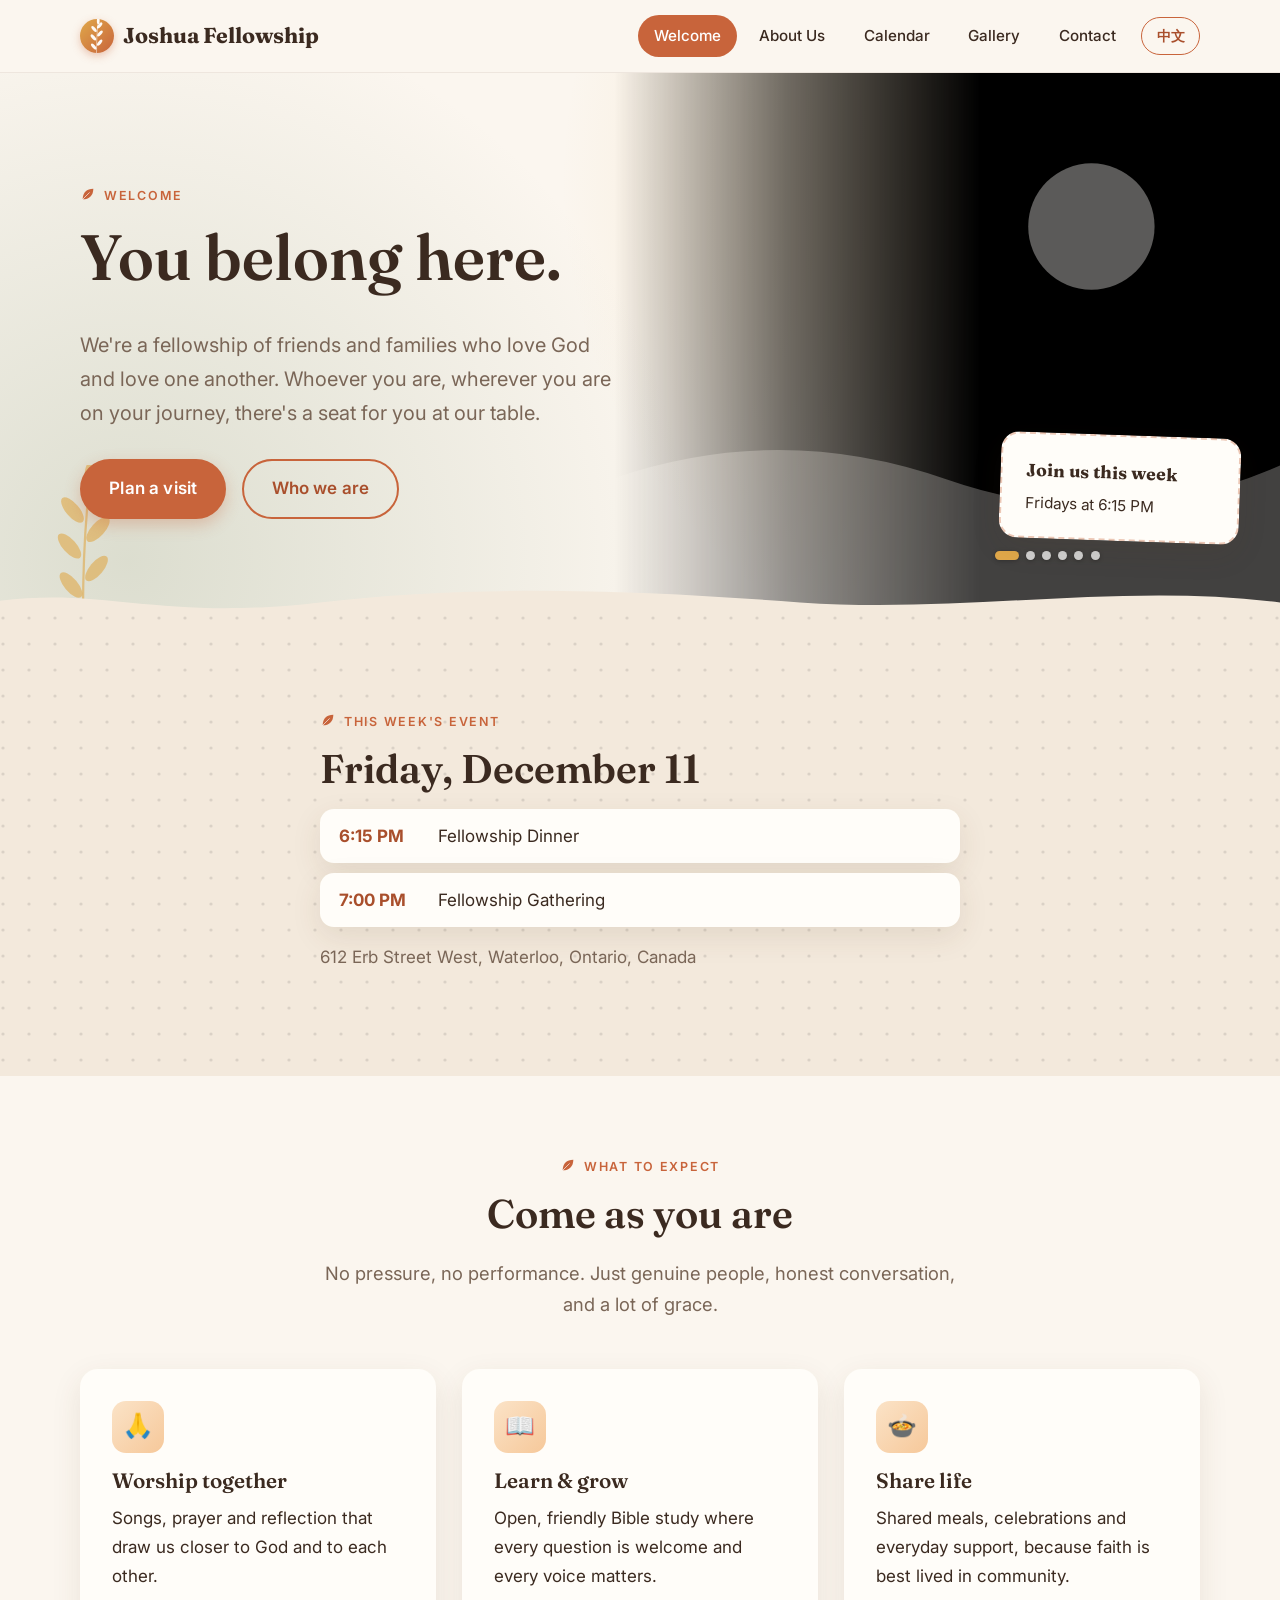
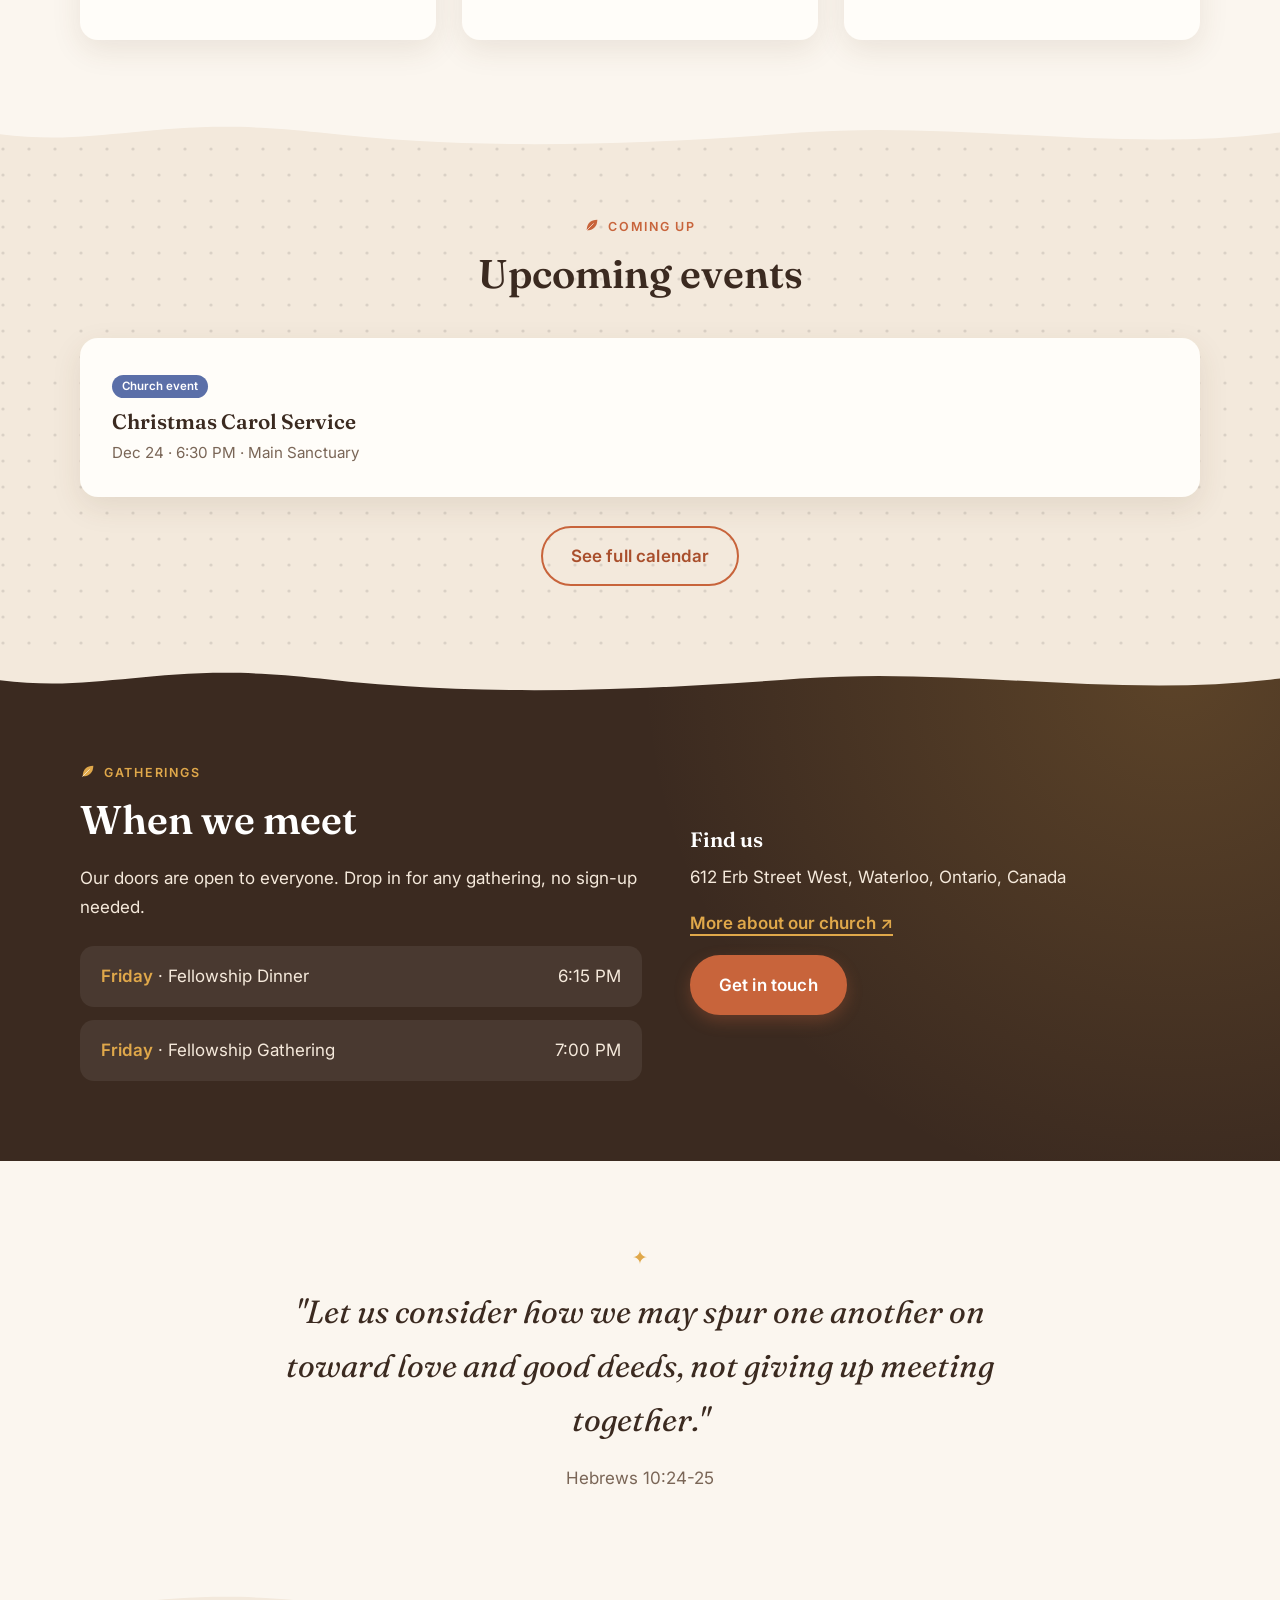
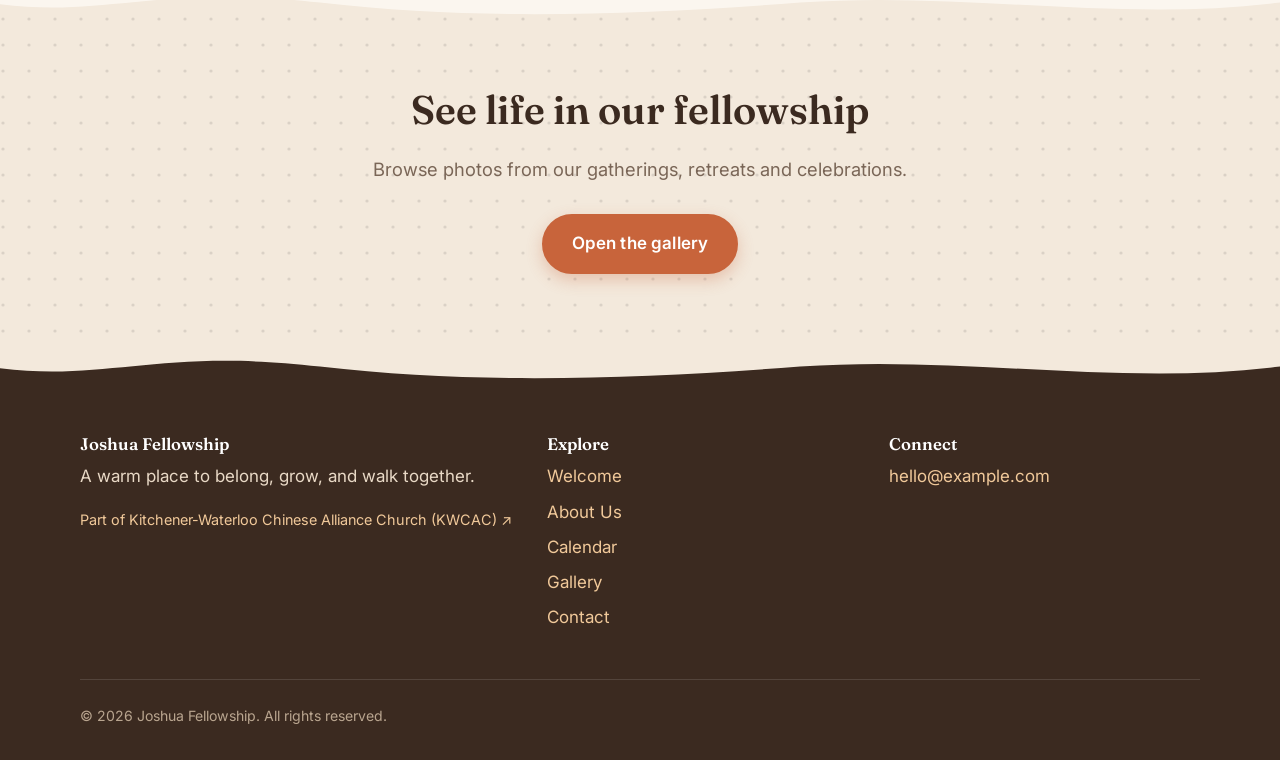
==== commit a4cd1403: "Admin in-page text editing (English + Chinese) stored in Supabase" ====
--- a/index.html
+++ b/index.html
@@ -17,9 +17,9 @@
     <section class="hero">
       <div class="container">
         <div class="hero-text">
-          <span class="eyebrow">Welcome</span>
-          <h1>You belong here.</h1>
-          <p class="lead">We're a fellowship of friends and families who love God and love one another. Whoever you are, wherever you are on your journey, there's a seat for you at our table.</p>
+          <span class="eyebrow" data-edit="home.welcome">Welcome</span>
+          <h1 data-edit="home.you-belong-here">You belong here.</h1>
+          <p class="lead" data-edit="home.were-a-fellowship-of-friends-and">We're a fellowship of friends and families who love God and love one another. Whoever you are, wherever you are on your journey, there's a seat for you at our table.</p>
           <div class="btn-row">
             <a class="btn" href="contact.html">Plan a visit</a>
             <a class="btn ghost" href="about.html">Who we are</a>
@@ -29,7 +29,7 @@
       <div class="hero-visual">
         <div class="hero-slides" id="hero-slides" role="img" aria-label="Fellowship photos"></div>
         <div class="hero-card">
-          <strong>Join us this week</strong>
+          <strong data-edit="home.join-us-this-week">Join us this week</strong>
           <span data-next-meeting></span>
         </div>
       </div>
@@ -42,14 +42,14 @@
             <img alt="This week's poster">
           </a>
           <div class="weekly-info">
-            <span class="eyebrow">This week's event</span>
+            <span class="eyebrow" data-edit="home.this-weeks-event">This week's event</span>
             <h2 id="weekly-date"></h2>
             <ul id="weekly-times" class="weekly-times"></ul>
             <p class="weekly-place" data-site="address"></p>
             <div id="order-card" class="order-card" hidden>
-              <h3>Order food</h3>
-              <p>Order your dinner here.</p>
-              <p class="free-note">New friend? Your first order is free!</p>
+              <h3 data-edit="home.order-food">Order food</h3>
+              <p data-edit="home.order-your-dinner-here">Order your dinner here.</p>
+              <p class="free-note" data-edit="home.new-friend-your-first-order-is">New friend? Your first order is free!</p>
               <a id="order-btn" class="btn" target="_blank" rel="noopener">Order food &#8599;</a>
             </div>
             <div id="poster-admin" class="admin-tools" hidden></div>
@@ -61,25 +61,25 @@
     <section class="section">
       <div class="container">
         <div class="center reveal">
-          <span class="eyebrow">What to expect</span>
-          <h2>Come as you are</h2>
-          <p class="lead">No pressure, no performance. Just genuine people, honest conversation, and a lot of grace.</p>
+          <span class="eyebrow" data-edit="home.what-to-expect">What to expect</span>
+          <h2 data-edit="home.come-as-you-are">Come as you are</h2>
+          <p class="lead" data-edit="home.no-pressure-no-performance-just-genuine">No pressure, no performance. Just genuine people, honest conversation, and a lot of grace.</p>
         </div>
         <div class="grid cols-3" style="margin-top:3rem">
           <div class="card reveal">
             <div class="icon">🙏</div>
-            <h3>Worship together</h3>
-            <p>Songs, prayer and reflection that draw us closer to God and to each other.</p>
+            <h3 data-edit="home.worship-together">Worship together</h3>
+            <p data-edit="home.songs-prayer-and-reflection-that-draw">Songs, prayer and reflection that draw us closer to God and to each other.</p>
           </div>
           <div class="card reveal">
             <div class="icon">📖</div>
-            <h3>Learn & grow</h3>
-            <p>Open, friendly Bible study where every question is welcome and every voice matters.</p>
+            <h3 data-edit="home.learn-grow">Learn & grow</h3>
+            <p data-edit="home.open-friendly-bible-study-where-every">Open, friendly Bible study where every question is welcome and every voice matters.</p>
           </div>
           <div class="card reveal">
             <div class="icon">🍲</div>
-            <h3>Share life</h3>
-            <p>Shared meals, celebrations and everyday support, because faith is best lived in community.</p>
+            <h3 data-edit="home.share-life">Share life</h3>
+            <p data-edit="home.shared-meals-celebrations-and-everyday-s">Shared meals, celebrations and everyday support, because faith is best lived in community.</p>
           </div>
         </div>
       </div>
@@ -88,8 +88,8 @@
     <section class="section alt">
       <div class="container">
         <div class="center reveal">
-          <span class="eyebrow">Coming up</span>
-          <h2>Upcoming events</h2>
+          <span class="eyebrow" data-edit="home.coming-up">Coming up</span>
+          <h2 data-edit="home.upcoming-events">Upcoming events</h2>
         </div>
         <div id="upcoming" class="grid cols-3" style="margin-top:2.5rem"></div>
         <div class="btn-row" style="justify-content:center">
@@ -101,13 +101,13 @@
     <section class="section meet-band">
       <div class="container split">
         <div class="reveal">
-          <span class="eyebrow">Gatherings</span>
-          <h2>When we meet</h2>
-          <p>Our doors are open to everyone. Drop in for any gathering, no sign-up needed.</p>
+          <span class="eyebrow" data-edit="home.gatherings">Gatherings</span>
+          <h2 data-edit="home.when-we-meet">When we meet</h2>
+          <p data-edit="home.our-doors-are-open-to-everyone">Our doors are open to everyone. Drop in for any gathering, no sign-up needed.</p>
           <ul class="meet-list" data-meetings></ul>
         </div>
         <div class="reveal">
-          <h3 style="color:#fff">Find us</h3>
+          <h3 style="color:#fff" data-edit="home.find-us">Find us</h3>
           <p data-site="address"></p>
           <p><a class="ext-link" href="https://www.kwcac.ca/" target="_blank" rel="noopener">More about our church &#8599;</a></p>
           <a class="btn" href="contact.html">Get in touch</a>
@@ -117,15 +117,15 @@
 
     <section class="section">
       <div class="container center reveal">
-        <p class="quote">"Let us consider how we may spur one another on toward love and good deeds, not giving up meeting together."</p>
-        <p class="quote-ref">Hebrews 10:24-25</p>
+        <p class="quote" data-edit="home.let-us-consider-how-we-may">"Let us consider how we may spur one another on toward love and good deeds, not giving up meeting together."</p>
+        <p class="quote-ref" data-edit="home.hebrews-102425">Hebrews 10:24-25</p>
       </div>
     </section>
 
     <section class="section alt">
       <div class="container center reveal">
-        <h2>See life in our fellowship</h2>
-        <p class="lead">Browse photos from our gatherings, retreats and celebrations.</p>
+        <h2 data-edit="home.see-life-in-our-fellowship">See life in our fellowship</h2>
+        <p class="lead" data-edit="home.browse-photos-from-our-gatherings-retrea">Browse photos from our gatherings, retreats and celebrations.</p>
         <div class="btn-row" style="justify-content:center">
           <a class="btn" href="gallery.html">Open the gallery</a>
         </div>
@@ -140,6 +140,7 @@
   <script src="data/events.js"></script>
   <script src="data/gallery.js"></script>
   <script src="js/main.js"></script>
+  <script type="module" src="js/content.js"></script>
   <script type="module" src="js/home.js"></script>
   <script type="module" src="js/hero.js"></script>
   <script type="module" src="js/weekly.js"></script>
--- a/css/styles.css
+++ b/css/styles.css
@@ -467,12 +467,12 @@
 /* ---------- Welcome hero: photos blended into the right side of the header ---------- */
 .hero .container { pointer-events: none; }
 .hero-text { max-width: min(540px, 48%); pointer-events: auto; }
-.hero::after { display: none; }
+
 .hero-visual { position: absolute; top: 0; right: 0; bottom: 0; width: 52%; z-index: 0; }
 .hero-slides {
   position: absolute; inset: 0; overflow: hidden;
-  -webkit-mask-image: linear-gradient(to right, transparent 0%, rgba(0, 0, 0, .55) 26%, #000 55%), linear-gradient(to top, transparent 0%, #000 22%);
-  mask-image: linear-gradient(to right, transparent 0%, rgba(0, 0, 0, .55) 26%, #000 55%), linear-gradient(to top, transparent 0%, #000 22%);
+  -webkit-mask-image: linear-gradient(to right, transparent 0%, rgba(0, 0, 0, .55) 26%, #000 55%);
+  mask-image: linear-gradient(to right, transparent 0%, rgba(0, 0, 0, .55) 26%, #000 55%);
   -webkit-mask-composite: source-in; mask-composite: intersect;
 }
 .hero-slides img {
@@ -481,13 +481,13 @@
   opacity: 0; transform: scale(1.06); transition: opacity 1.5s ease, transform 8s linear;
 }
 .hero-slides img.active { opacity: 1; transform: scale(1); }
-.hero-dots { position: absolute; left: 30%; right: 0; bottom: 1.1rem; display: flex; justify-content: center; gap: .45rem; z-index: 2; }
+.hero-dots { position: absolute; left: 30%; right: 0; bottom: 3.4rem; display: flex; justify-content: center; gap: .45rem; z-index: 2; }
 .hero-dots button {
   width: 9px; height: 9px; padding: 0; border: 0; border-radius: 999px; cursor: pointer;
   background: rgba(255, 255, 255, .75); box-shadow: 0 1px 4px rgba(0, 0, 0, .25); transition: width .3s, background .3s;
 }
 .hero-dots button.active { width: 24px; background: var(--gold); }
-.hero-visual .hero-card { position: absolute; right: 6%; left: auto; bottom: 2.8rem; width: 240px; z-index: 3; }
+.hero-visual .hero-card { position: absolute; right: 6%; left: auto; bottom: 4.6rem; width: 240px; z-index: 3; }
 .hero-solo .hero-visual { display: none; }
 .hero-solo .hero-text { max-width: 640px; }
 
@@ -496,11 +496,11 @@
   .hero-text { max-width: none; }
   .hero-visual { position: relative; width: 100%; height: 300px; margin-top: 2rem; }
   .hero-slides {
-    -webkit-mask-image: linear-gradient(to bottom, transparent 0%, #000 30%), linear-gradient(to top, transparent 0%, #000 12%);
-    mask-image: linear-gradient(to bottom, transparent 0%, #000 30%), linear-gradient(to top, transparent 0%, #000 12%);
+    -webkit-mask-image: linear-gradient(to bottom, transparent 0%, #000 30%);
+    mask-image: linear-gradient(to bottom, transparent 0%, #000 30%);
   }
   .hero-dots { left: 0; }
-  .hero-visual .hero-card { right: 4%; bottom: 2.4rem; width: 200px; }
+  .hero-visual .hero-card { right: 4%; bottom: 3.6rem; width: 200px; }
 }
 @media (prefers-reduced-motion: reduce) {
   .hero-slides img { transition: opacity .3s !important; transform: none !important; }
@@ -532,3 +532,18 @@
   .weekly-grid.has-poster { grid-template-columns: 1fr; }
 }
 @media (prefers-reduced-motion: reduce) { .poster { transform: none; transition: none; } }
+
+/* ---------- Wave at the bottom of the Welcome header (cuts through the photos) ---------- */
+.hero::after {
+  content: ""; position: absolute; left: 0; right: 0; top: auto; bottom: -1px; width: auto; height: 34px;
+  background: var(--sand); animation: none; transform: scaleY(-1); transform-origin: 50% 50%; z-index: 2; pointer-events: none;
+  -webkit-mask: var(--wave) center / 100% 100% no-repeat; mask: var(--wave) center / 100% 100% no-repeat;
+}
+#this-week::before { display: none; }   /* the header already draws this wave */
+
+/* ---------- Admin: edit-text mode ---------- */
+body.edit-mode [data-edit] { outline: 2px dashed var(--terracotta); outline-offset: 5px; border-radius: 4px; cursor: pointer; }
+body.edit-mode [data-edit]:hover { background: rgba(224, 168, 74, .28); }
+body.edit-mode [data-edit]::after { content: " \270E"; font-size: .7em; font-style: normal; color: var(--terracotta-dark); }
+body.edit-mode .meet-band [data-edit] { outline-color: var(--gold); }
+body.edit-mode .meet-band [data-edit]::after { color: var(--gold); }
